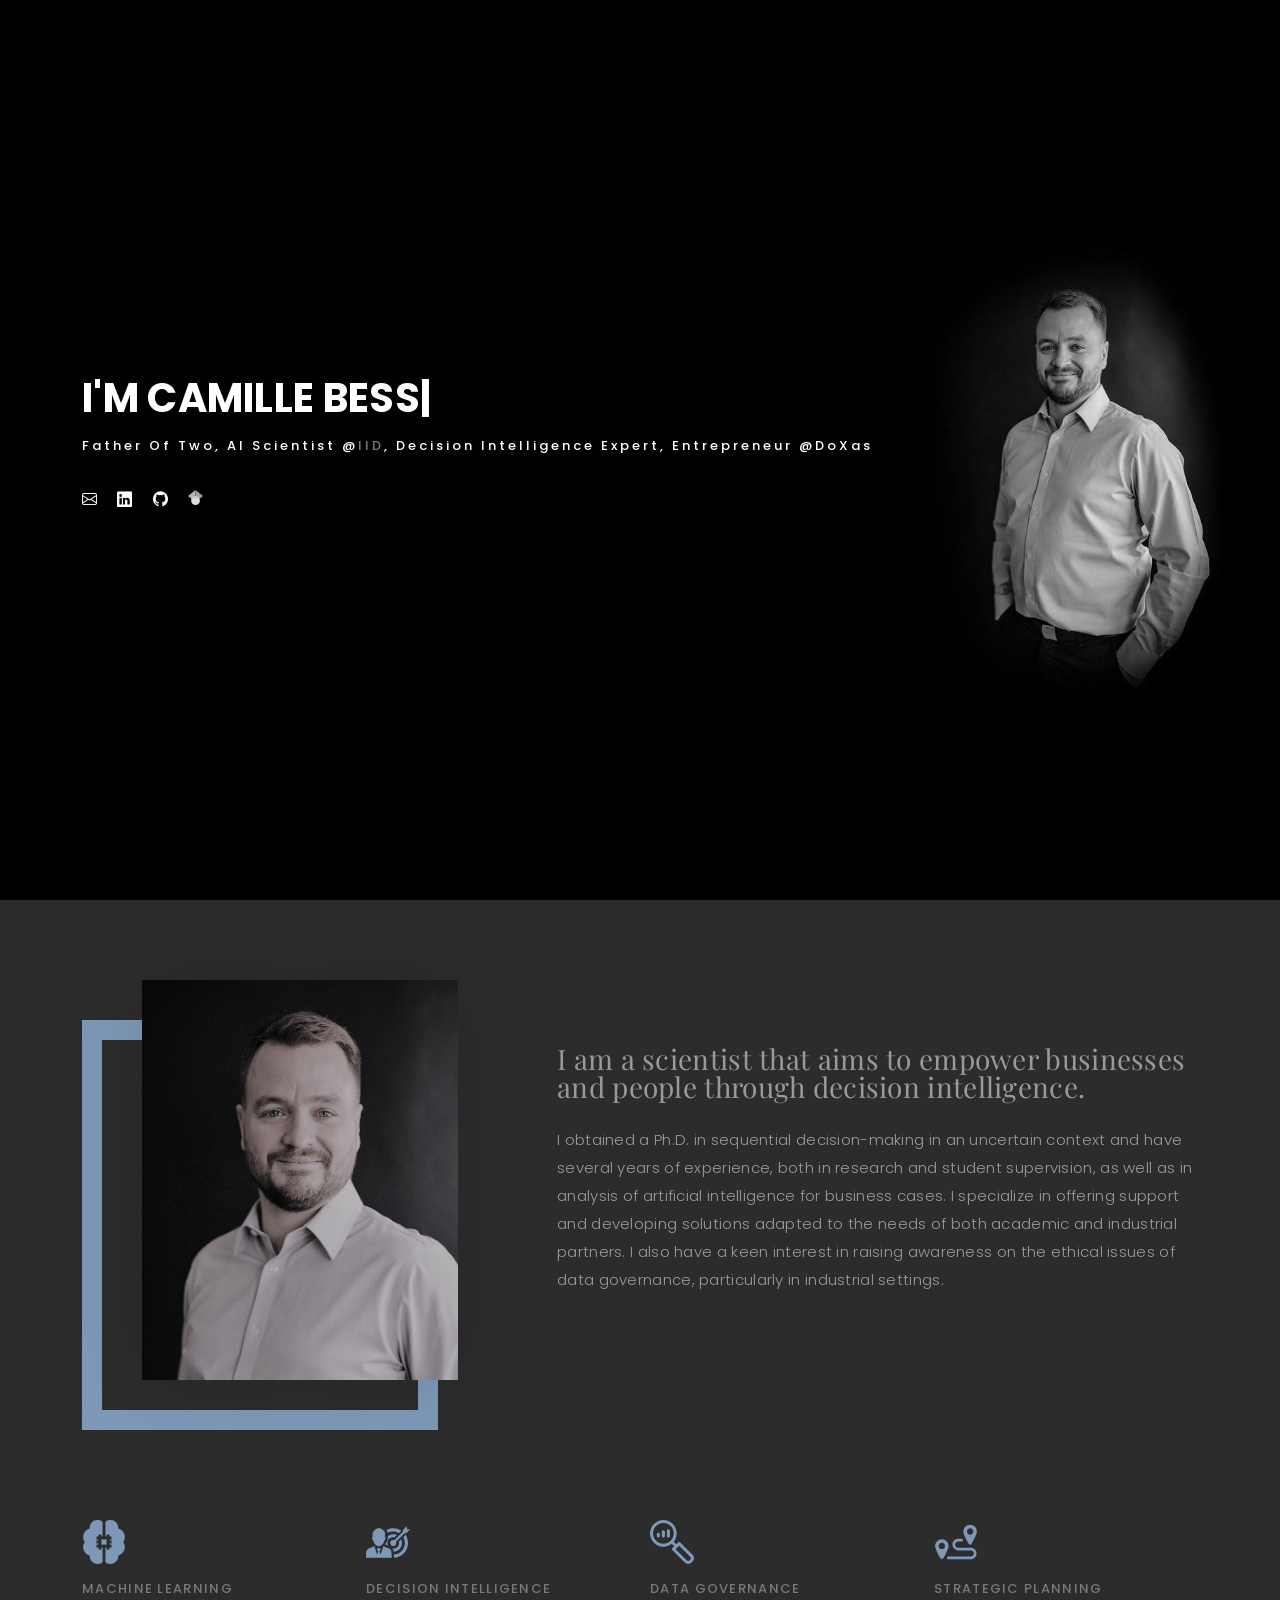
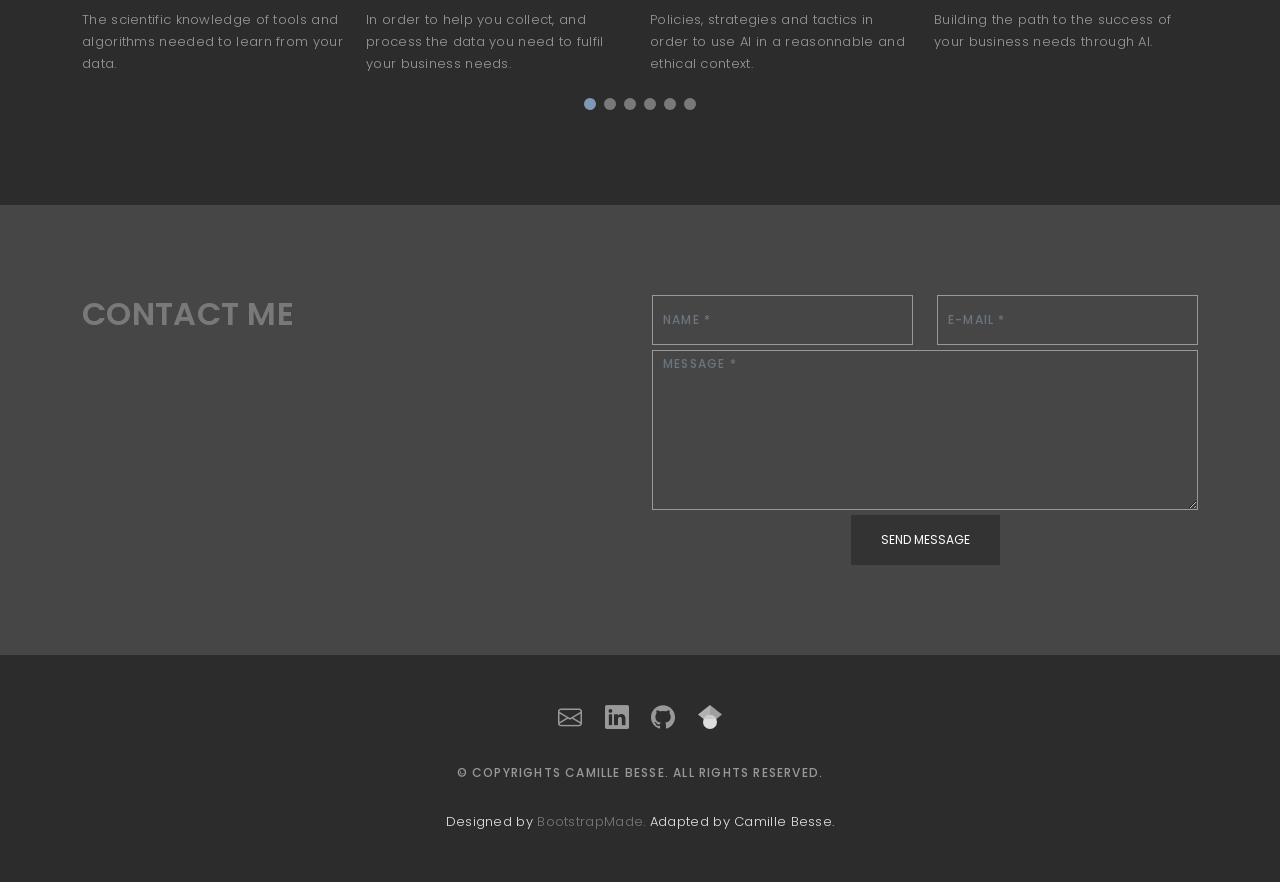
==== index.html @ 33492d1b "update profil" ====
<!DOCTYPE html>
<html lang="en">

<head>
  <meta charset="utf-8">
  <meta content="width=device-width, initial-scale=1.0" name="viewport">

  <link rel="icon" type="image/png" href="assets/img/bluestar.png" />
  <title>Camille Besse</title>
  <meta name="description" content="Camille Besse is a PhD in artifical intelligence, a research professional at Laval University - Institute of Intelligence and Data and a programming teacher from Quebec City." />
  <meta content="AI data scientist decision intelligence artificial Laval university PhD business problems smartyfai governance ethics" name="keywords">

  <!-- Favicons -->
  <link href="assets/img/favicon.png" rel="icon">
  <link href="assets/img/apple-touch-icon.png" rel="apple-touch-icon">

  <!-- Google Fonts -->
  <link href="https://fonts.googleapis.com/css?family=Poppins:300,300i,400,400i,500,500i,600,600i,700,700i|Playfair+Display:400,400i,500,500i,600,600i,700,700i,900,900i" rel="stylesheet">

  <!-- Vendor CSS Files -->
  <link href="assets/vendor/bootstrap/css/bootstrap.min.css" rel="stylesheet">
  <link href="assets/vendor/bootstrap-icons/bootstrap-icons.css" rel="stylesheet">
  <link href="assets/vendor/boxicons/css/boxicons.min.css" rel="stylesheet">
  <link href="assets/vendor/glightbox/css/glightbox.min.css" rel="stylesheet">
  <link href="assets/vendor/swiper/swiper-bundle.min.css" rel="stylesheet">

  <!-- Template Main CSS File -->
  <link href="assets/css/style.css" rel="stylesheet">


  <script language = "JavaScript">
    function showMail(id)
    {
     var user = "besse";
     var domain = "cbesse.net";
     var mail = user + "@" + domain;
     var ref = "mailto:"+mail;
    
           document.getElementById(id).href=ref;
    }
    function hideMail(id)
    {
           document.getElementById(id).href="#";
    }
    </script>
  <!-- =======================================================
  * Template Name: Folio - v4.2.0
  * Template URL: https://bootstrapmade.com/folio-bootstrap-portfolio-template/
  * Author: BootstrapMade.com
  * License: https://bootstrapmade.com/license/
  ======================================================== -->
</head>

<body>

  <!-- ======= Header ======= -->
  <header id="header" class="fixed-top ">
    <div class="container d-flex align-items-center justify-content-between">

      <a href="index.html" class="logo"><img src="assets/img/logo.png" alt="" class="img-fluid"></a>
      <!-- Uncomment below if you prefer to use an text logo -->
      <!-- <h1 class="logo"><a href="index.html">Folio</a></h1> -->

      <nav id="navbar" class="navbar">
        <ul>
          <li><a class="nav-link scrollto active" href="#hero">Home</a></li>
          <li><a class="nav-link scrollto" href="#about">About</a></li>
          <li><a class="nav-link scrollto" href="#contact">Contact</a></li>
        </ul>
        <i class="bi bi-list mobile-nav-toggle"></i>
      </nav><!-- .navbar -->

    </div>
  </header><!-- End Header -->

  <!-- ======= Hero Section ======= -->
  <div id="hero" class="home">

    <div class="container">
      <div class="hero-content">
        <h1>I'm <span class="typed" data-typed-items="Camille Besse, Father of two, AI Scientist @ IID, Entrepreneur @ DoXas"></span></h1>
        <p>Father of two, AI Scientist @<a href="https://iid.ulaval.ca">IID</a>, Decision Intelligence Expert, Entrepreneur @<a hrf="https://doxas.net">DoXas</a>


        <ul class="list-unstyled list-social">
          <li >
            <a href="#" id="adresse" onmouseover="showMail('adresse')" onmouseout="hideMail('adresse')">
              <i class="bi bi-envelope"></i>
            </a>
          </li>
          <li >
            <a href="https://www.linkedin.com/in/camillebesse/">
              <i class="bi bi-linkedin"></i>
            </a>
          </li>
          <li >
            <a href="https://github.com/K-miy">
              <i class="bi bi-github"></i>
            </a>
          </li>
          <li >
            <a href="https://scholar.google.ca/citations?user=k6v8L0MAAAAJ">
              <i class="bi bi-scholar"></i>
            </a>
          </li>              
        </ul>
      </div>
    </div>
  </div><!-- End Hero -->

  <main id="main">

    <!-- ======= About Section ======= -->
    <div id="about" class="paddsection">
      <div class="container">
        <div class="row justify-content-between">

          <div class="col-lg-4 ">
            <div class="div-img-bg">
              <div class="about-img">
                <img src="assets/img/me.jpg" class="img-responsive" alt="me">
              </div>
            </div>
          </div>

          <div class="col-lg-7">
            <div class="about-descr">

              <p class="p-heading">I am a scientist that aims to empower businesses and people through decision intelligence.</p>
              <p class="align-justify">I obtained a Ph.D. in sequential decision-making in an uncertain context and have several years of experience, both in research and student supervision, as well as in analysis of artificial intelligence for business cases. I specialize in offering support and developing solutions adapted to the needs of both academic and industrial partners. I also have a keen interest in raising awareness on the ethical issues of data governance, particularly in industrial settings.</p>

            </div>

          </div>
        </div>
      </div>
    </div><!-- End About Section -->

    <!-- ======= Services Section ======= -->
    <div id="services">
      <div class="container">

        <div class="services-slider swiper-container" data-aos="fade-up" data-aos-delay="100">
          <div class="swiper-wrapper">

            <div class="swiper-slide">
              <div class="services-block">
                <i class="bi bi-ai"></i>
                <span>Machine Learning</span>
                <p class="separator">The scientific knowledge of tools and algorithms needed to learn from your data.</p>
              </div>
            </div><!-- End testimonial item -->

            <div class="swiper-slide">
              <div class="services-block">
                <i class="bi bi-business"></i>
                <span>Decision Intelligence</span>
                <p class="separator">In order to help you collect, and process the data you need to fulfil your business needs.</p>
              </div>
            </div><!-- End testimonial item -->

            <div class="swiper-slide">
              <div class="services-block">
                <i class="bi bi-analysis"></i>
                <span>Data Governance</span>
                <p class="separator">Policies, strategies and tactics in order to use AI in a reasonnable and ethical context.</p>
              </div>
            </div><!-- End testimonial item -->

            <div class="swiper-slide">
              <div class="services-block">
                <i class="bi bi-roadmap"></i>
                <span>Strategic Planning</span>
                <p class="separator">Building the path to the success of your business needs through AI.</p>
              </div>
            </div><!-- End testimonial item -->

            <div class="swiper-slide">
              <div class="services-block">
                <i class="bi bi-stats"></i>
                <span>Analytics</span>
                <p class="separator">Extracting the knowledge and the value from your data.</p>
              </div>
            </div><!-- End testimonial item -->

            <div class="swiper-slide">
              <div class="services-block">
                <i class="bi bi-support"></i>
                <span>Support</span>
                <p class="separator">The  coaching and training needed to ensure the perennity of your AI projects.</p>
              </div>
            </div><!-- End testimonial item -->

          </div>
          <div class="swiper-pagination"></div>
        </div>

      </div>

    </div><!-- End Services Section -->

    <!-- ======= Contact Section ======= -->
    <div id="contact" class="paddsection">
      <div class="container">
        <div class="contact-block1">
          <div class="row">

            <div class="col-lg-6">
              <div class="contact-contact">

                <h2 class="mb-30">CONTACT ME</h2>

              </div>
            </div>

            <div class="col-lg-6">
              <form id="contactForm" class="needs-validation" name="sentMessage" novalidate="novalidate" action="https://formspree.io/xjvjyjgg" method="POST">
                
                <div class="row gy-3">
                  <div class="col-lg-6">
                    <div class="form-group">
                      <input class="form-control" id="name" name="name" type="text" placeholder="Name *" required="required">
                      <p class="alert alert-danger help-block text-danger invalid-feedback">Please write your name.</p>
                    </div>
                  </div>
                  <div class="col-lg-6">
                    <div class="form-group">
                      <input class="form-control" id="email" name="_replyto" type="email" placeholder="e-mail *" required="required">
                      <p class="alert alert-danger help-block text-danger invalid-feedback">Please right an e-mail.</p>
                    </div>
                  </div>
                </div>
                
                <div class="row">
                  <div class="col-lg-12">
                    <div class="form-group">
                      <textarea class="form-control" id="message" name="message" placeholder="message *" required="required"></textarea>
                      <p class="alert alert-danger help-block text-danger invalid-feedback">Please write a message.</p>
                    </div>
                  </div>
                </div>

                <div class="col-lg-12 text-center">
                  <div id="success">
                    <div class="alert alert-success d-none">
                      <button type="button" class="close" data-dismiss="alert" aria-hidden="true">×</button>
                      <strong>Your message have been sent. Thank you !</strong>
                    </div>
                    <div class="alert alert-danger d-none">
                      <button type="button" class="close" data-dismiss="alert" aria-hidden="true">×</button>
                      <strong>Sorry, no response from the server at this time. Please try again a bit later, or write directly to the e-mail below.</strong>
                    </div>
                  </div>
                </div>
                  
                <div class ="mt-0 text-center">
                    <button class="btn btn-default btn-send" id="sendMessageButton" type="submit">Send message</button>
                </div>
              </form>
            </div>
          </div>
        </div>
      </div>
    </div><!-- End Contact Section -->

  </main><!-- End #main -->

  <!-- ======= Footer ======= -->
  <div id="footer" class="text-center">
    <div class="container">
      <div class="socials-media text-center">

        <ul class="list-unstyled">
          <li >
            <a href="#" id="adresse2" onmouseover="showMail('adresse2')" onmouseout="hideMail('adresse2')">
              <i class="bi bi-envelope"></i>
            </a>
          </li>
          <li >
            <a href="https://www.linkedin.com/in/camillebesse/">
              <i class="bi bi-linkedin"></i>
            </a>
          </li>
          <li >
            <a href="https://github.com/K-miy">
              <i class="bi bi-github"></i>
            </a>
          </li>
          <li >
            <a href="https://scholar.google.ca/citations?user=k6v8L0MAAAAJ">
              <i class="bi bi-scholar"></i>
            </a>
          </li>      
        </ul>

      </div>

      <p>&copy; Copyrights Camille Besse. All rights reserved.</p>

      <div class="credits">
        <!--
        All the links in the footer should remain intact.
        You can delete the links only if you purchased the pro version.
        Licensing information: https://bootstrapmade.com/license/
        Purchase the pro version with working PHP/AJAX contact form: https://bootstrapmade.com/buy/?theme=Folio
      -->
        Designed by <a href="https://bootstrapmade.com/">BootstrapMade.</a> Adapted by Camille Besse.
      </div>

    </div>
  </div><!-- End Footer -->

  <a href="#" class="back-to-top d-flex align-items-center justify-content-center"><i class="bi bi-arrow-up-short"></i></a>

  <!-- Vendor JS Files -->
  <script src="assets/vendor/bootstrap/js/bootstrap.bundle.min.js"></script>
  <script src="assets/vendor/glightbox/js/glightbox.min.js"></script>
  <script src="assets/vendor/isotope-layout/isotope.pkgd.min.js"></script>
  <script src="assets/vendor/php-email-form/validate.js"></script>
  <script src="assets/vendor/swiper/swiper-bundle.min.js"></script>
  <script src="assets/vendor/typed.js/typed.min.js"></script>

  <!-- Template Main JS File -->
  <script src="assets/js/main.js"></script>

</body>

</html>
---- assets/css/style.css ----
/**
* Template Name: Folio - v4.2.0
* Template URL: https://bootstrapmade.com/folio-bootstrap-portfolio-template/
* Author: BootstrapMade.com
* License: https://bootstrapmade.com/license/
*/

/*--------------------------------------------------------------
# General
--------------------------------------------------------------*/
body {
  background: #464646;
  color: #e4e4e4;
  font-family: 'Poppins', helvetica;
  font-size: 15px;
  font-weight: 300;
  line-height: 20px;
  letter-spacing: 0.02em;
  overflow-x: hidden;
  margin: 0 auto;
  padding: 0;
  box-sizing: border-box;
}

h1, h2, h3, h4, h5, h6 {
  margin: 0;
}

h2 {
  color: #797979;
  font-weight: 600;
}

h4 {
  color: #797979;
  font-size: 14px;
  font-weight: 600;
}

a {
  color: #797979;
  text-decoration: none !important;
  transition: all 0.5s ease-in-out 0s;
}

a:hover {
  transition: all 0.5s ease-in-out 0s;
}

p {
  margin: 25px 0;
  padding: 0;
  font-size: 15px;
  color: #999999;
  line-height: 28px;
}

::-moz-selection {
  background: #7e99b8;
  color: #fff;
}

::selection {
  background: #7e99b8;
  color: #fff;
}

.btn {
  background: #333;
  border: medium none;
  border-radius: 0;
  color: #fff;
  font-size: 12px;
  height: 50px;
  line-height: 50px;
  padding: 0 30px;
  text-transform: uppercase;
}

.btn:hover, .btn:focus {
  color: #fff;
}

.padDiv {
  padding: 30px 20px;
}

.section-title {
  margin-bottom: 70px;
}

.section-title h2 {
  font-size: 25px;
  letter-spacing: 2px;
  text-transform: uppercase;
}

.form-control {
  background-color: transparent;
  border: 1px solid #999;
  border-radius: 0;
  color: #999999;
  font-size: 12px;
  font-weight: 500;
  height: 50px;
  letter-spacing: 0.1em;
  padding-left: 10px;
  margin: 0 0 25px 0;
  line-height: 14px;
  text-transform: uppercase;
}

.form-control:focus {
  box-shadow: none;
  outline: 0 none;
}

.paddsection {
  padding-top: 90px;
  padding-bottom: 90px;
}

.paddsections {
  padding-top: 90px;
  padding-bottom: 90px !important;
}

.hvr-shutter-in-horizontal::before {
  background: #333;
}

.hvr-shutter-in-horizontal:hover {
  background: #7e99b8;
}

.mb-30 {
  margin-bottom: 30px;
}

.main-content {
  padding-top: 140px;
}

/*--------------------------------------------------------------
# Back to top button
--------------------------------------------------------------*/
.back-to-top {
  position: fixed;
  visibility: hidden;
  opacity: 0;
  right: 15px;
  bottom: 15px;
  z-index: 996;
  background: #7e99b8;
  width: 40px;
  height: 40px;
  border-radius: 4px;
  transition: all 0.4s;
}

.back-to-top i {
  font-size: 28px;
  color: #fff;
  line-height: 0;
}

.back-to-top:hover {
  background: #c6b398;
  color: #fff;
}

.back-to-top.active {
  visibility: visible;
  opacity: 1;
}

/*--------------------------------------------------------------
# Header
--------------------------------------------------------------*/
#header {
  transition: all 0.5s;
  z-index: 997;
  padding: 15px 0;
  background-color: #333;
  top: -100%;
  box-shadow: 0px 2px 25px rgba(0, 0, 0, 0.08);
}

#header.header-scrolled, #header.header-inner-pages {
  top: 0;
}

#header .logo {
  font-size: 30px;
  margin: 0;
  padding: 0;
  line-height: 1;
  font-weight: 600;
  letter-spacing: 1px;
  font-family: "Playfair Display", sans-serif;
  font-style: italic;
}

#header .logo a {
  color: #898989;
}

#header .logo img {
  max-height: 40px;
}

@media (max-width: 992px) {
  #header {
    border: 0;
  }
}

/*--------------------------------------------------------------
# Navigation Menu
--------------------------------------------------------------*/
/**
* Desktop Navigation 
*/
.navbar {
  padding: 0;
}

.navbar ul {
  margin: 0;
  padding: 0;
  display: flex;
  list-style: none;
  align-items: center;
}

.navbar li {
  position: relative;
}

.navbar a {
  display: flex;
  align-items: center;
  justify-content: space-between;
  padding: 10px 0 10px 30px;
  font-family: "Poppins", sans-serif;
  font-size: 14px;
  font-weight: 500;
  color: #7e7d7d;
  white-space: nowrap;
  transition: 0.3s;
}

.navbar a i {
  font-size: 12px;
  line-height: 0;
  margin-left: 5px;
}

.navbar a:hover, .navbar .active, .navbar li:hover > a {
  color: #7e99b8;
}

.navbar .dropdown ul {
  display: block;
  position: absolute;
  left: 30px;
  top: calc(100% + 30px);
  margin: 0;
  padding: 10px 0;
  z-index: 99;
  opacity: 0;
  visibility: hidden;
  background: #333;
  box-shadow: 0px 0px 30px rgba(127, 137, 161, 0.25);
  transition: 0.3s;
}

.navbar .dropdown ul li {
  min-width: 200px;
}

.navbar .dropdown ul a {
  padding: 10px 20px;
  font-weight: 400;
}

.navbar .dropdown ul a i {
  font-size: 12px;
}

.navbar .dropdown ul a:hover, .navbar .dropdown ul .active:hover, .navbar .dropdown ul li:hover > a {
  color: #7e99b8;
}

.navbar .dropdown:hover > ul {
  opacity: 1;
  top: 100%;
  visibility: visible;
}

.navbar .dropdown .dropdown ul {
  top: 0;
  left: calc(100% - 30px);
  visibility: hidden;
}

.navbar .dropdown .dropdown:hover > ul {
  opacity: 1;
  top: 0;
  left: 100%;
  visibility: visible;
}

@media (max-width: 1366px) {
  .navbar .dropdown .dropdown ul {
    left: -90%;
  }
  .navbar .dropdown .dropdown:hover > ul {
    left: -100%;
  }
}

/**
* Mobile Navigation 
*/
.mobile-nav-toggle {
  color: #4b4a4a;
  font-size: 28px;
  cursor: pointer;
  display: none;
  line-height: 0;
  transition: 0.5s;
}

.mobile-nav-toggle.bi-x {
  color: #fff;
}

@media (max-width: 991px) {
  .mobile-nav-toggle {
    display: block;
  }
  .navbar ul {
    display: none;
  }
}

.navbar-mobile {
  position: fixed;
  overflow: hidden;
  top: 0;
  right: 0;
  left: 0;
  bottom: 0;
  background: rgba(49, 49, 49, 0.9);
  transition: 0.3s;
}

.navbar-mobile .mobile-nav-toggle {
  position: absolute;
  top: 15px;
  right: 15px;
}

.navbar-mobile ul {
  display: block;
  position: absolute;
  top: 55px;
  right: 15px;
  bottom: 15px;
  left: 15px;
  padding: 10px 0;
  border-radius: 10px;
  background-color: #fff;
  overflow-y: auto;
  transition: 0.3s;
}

.navbar-mobile a {
  padding: 10px 20px;
  font-size: 15px;
  color: #4b4a4a;
}

.navbar-mobile a:hover, .navbar-mobile .active, .navbar-mobile li:hover > a {
  color: #7e99b8;
}

.navbar-mobile .getstarted {
  margin: 15px;
}

.navbar-mobile .dropdown ul {
  position: static;
  display: none;
  margin: 10px 20px;
  padding: 10px 0;
  z-index: 99;
  opacity: 1;
  visibility: visible;
  background: #fff;
  box-shadow: 0px 0px 30px rgba(127, 137, 161, 0.25);
}

.navbar-mobile .dropdown ul li {
  min-width: 200px;
}

.navbar-mobile .dropdown ul a {
  padding: 10px 20px;
}

.navbar-mobile .dropdown ul a i {
  font-size: 12px;
}

.navbar-mobile .dropdown ul a:hover, .navbar-mobile .dropdown ul .active:hover, .navbar-mobile .dropdown ul li:hover > a {
  color: #7e99b8;
}

.navbar-mobile .dropdown > .dropdown-active {
  display: block;
}

/*--------------------------------------------------------------
# Hero
--------------------------------------------------------------*/
#hero {
  background: url("../img/home-bg.jpg") repeat scroll center center/cover;
  height: 100vh;
  width: 100%;
}

#hero .hero-content {
  height: 100vh;
  text-align: left;
  width: 100%;
  display: flex;
  justify-content: center;
  flex-direction: column;
}

.hero-content h1 {
  font-size: 40px;
  font-weight: 700;
  margin-bottom: 10px;
  text-transform: uppercase;
  color: #fff;
}

.hero-content p {
  font-size: 13px;
  letter-spacing: 3px;
  margin-top: 0;
  margin-bottom: 30px;
  text-transform: capitalize;
  color: #fff;
  font-weight: 500;
}

.hero-content .list-social li {
  float: left;
  margin-right: 20px;
}

.hero-content .list-social li i {
  color: #fff;
  font-size: 15px;
}

/*--------------------------------------------------------------
# Breadcrumbs
--------------------------------------------------------------*/
.breadcrumbs {
  padding: 120px 0 0 0;
  background-color: #333;
  min-height: 40px;
}

@media (max-width: 992px) {
  .breadcrumbs {
    padding-top: 100px;
  }
}

.breadcrumbs h2 {
  font-size: 24px;
  font-weight: 300;
  margin: 0;
}

@media (max-width: 992px) {
  .breadcrumbs h2 {
    margin: 0 0 10px 0;
  }
}

.breadcrumbs ol {
  display: flex;
  flex-wrap: wrap;
  list-style: none;
  padding: 0;
  margin: 0;
  font-size: 14px;
}

.breadcrumbs ol li + li {
  padding-left: 10px;
}

.breadcrumbs ol li + li::before {
  display: inline-block;
  padding-right: 10px;
  color: #6c757d;
  content: "/";
}

@media (max-width: 768px) {
  .breadcrumbs .d-flex {
    display: block !important;
  }
  .breadcrumbs ol {
    display: block;
  }
  .breadcrumbs ol li {
    display: inline-block;
  }
}

/*-----------------------------------------------------------------------------------*/
/*  About
/*-----------------------------------------------------------------------------------*/
#about {
  width: 100%;
  height: auto;
  background: #2c2c2c;
  padding-top: 120px;
}

#about .div-img-bg {
  padding-bottom: 30px;
  border: 20px solid #7e99b8;
}

#about .div-img-bg .about-img img {
  width: 100%;
  box-shadow: 0px 0px 85px 0px rgba(0, 0, 0, 0.14);
  margin-top: -60px;
  margin-left: 40px;
  height: 400px;
  -o-object-fit: cover;
  object-fit: cover;
}

#about .about-descr .p-heading {
  font-family: 'Playfair Display', serif;
  font-size: 28px;
  text-align: left;
}

#about .about-descr .separator {
  max-width: 80%;
  margin-bottom: 0;
  text-align: left;
}

/*--------------------------------------------------------------
# Services
--------------------------------------------------------------*/
#services {
  background: #2c2c2c;
  position: relative;
  padding-bottom: 80px;
}

.services-block span {
  margin: 10px 0;
  position: relative;
  font-size: 13px;
  color: #797979;
  letter-spacing: 0.1em;
  font-weight: 500;
  text-transform: uppercase;
  display: block;
}

.services-block .separator {
  margin: 0;
  font-size: 13px;
  line-height: 22px;
}

.services-block i {
  font-size: 44px;
  color: #7e99b8;
  line-height: 44px;
}

.services-slider .swiper-pagination {
  margin-top: 30px;
  position: relative;
}

.services-slider .swiper-pagination .swiper-pagination-bullet {
  width: 12px;
  height: 12px;
  background-color: #797979;
  opacity: 1;
}

.services-slider .swiper-pagination .swiper-pagination-bullet-active {
  background-color: #7e99b8;
}

/*--------------------------------------------------------------
# Portfolio
--------------------------------------------------------------*/
#portfolio {
  position: relative;
  padding-bottom: 50px;
}

#portfolio #portfolio-flters {
  padding: 0;
  margin: 0 auto 35px auto;
  list-style: none;
  text-align: center;
  border-radius: 50px;
  padding: 2px 15px;
}

#portfolio #portfolio-flters li {
  cursor: pointer;
  display: inline-block;
  padding: 10px 15px 8px 15px;
  font-size: 14px;
  font-weight: 600;
  line-height: 1;
  text-transform: uppercase;
  color: #999999;
  margin-bottom: 5px;
  transition: all 0.3s ease-in-out;
}

#portfolio #portfolio-flters li:hover, #portfolio #portfolio-flters li.filter-active {
  color: #7e99b8;
}

#portfolio #portfolio-flters li:last-child {
  margin-right: 0;
}

#portfolio .portfolio-item {
  margin-bottom: 30px;
}

#portfolio .portfolio-item .portfolio-info {
  opacity: 0;
  position: absolute;
  left: 30px;
  right: 30px;
  bottom: 0;
  z-index: 3;
  transition: all ease-in-out 0.3s;
  background: rgba(255, 255, 255, 0.9);
  padding: 15px;
}

#portfolio .portfolio-item .portfolio-info h4 {
  font-size: 18px;
  color: #666;
  font-weight: 600;
  margin-bottom: 10px;
}

#portfolio .portfolio-item .portfolio-info p {
  color: #999;
  font-size: 14px;
  margin: 0;
  padding: 0;
}

#portfolio .portfolio-item .portfolio-info .preview-link, #portfolio .portfolio-item .portfolio-info .details-link {
  position: absolute;
  right: 40px;
  font-size: 24px;
  top: calc(50% - 18px);
  color: #7e99b8;
}

#portfolio .portfolio-item .portfolio-info .preview-link:hover, #portfolio .portfolio-item .portfolio-info .details-link:hover {
  color: #cab89f;
}

#portfolio .portfolio-item .portfolio-info .details-link {
  right: 10px;
}

#portfolio .portfolio-item:hover .portfolio-info {
  opacity: 1;
  bottom: 20px;
}

/*--------------------------------------------------------------
# Portfolio Details
--------------------------------------------------------------*/
.portfolio-details {
  padding-top: 40px;
}

.portfolio-details .portfolio-details-slider img {
  width: 100%;
}

.portfolio-details .portfolio-details-slider .swiper-pagination {
  margin-top: 20px;
  position: relative;
}

.portfolio-details .portfolio-details-slider .swiper-pagination .swiper-pagination-bullet {
  width: 12px;
  height: 12px;
  background-color: #fff;
  opacity: 1;
  border: 1px solid #7e99b8;
}

.portfolio-details .portfolio-details-slider .swiper-pagination .swiper-pagination-bullet-active {
  background-color: #7e99b8;
}

.portfolio-details .portfolio-info {
  padding: 30px;
  box-shadow: 0px 0 30px rgba(75, 74, 74, 0.08);
}

.portfolio-details .portfolio-info h3 {
  font-size: 22px;
  font-weight: 700;
  margin-bottom: 20px;
  padding-bottom: 20px;
  border-bottom: 1px solid #eee;
}

.portfolio-details .portfolio-info ul {
  list-style: none;
  padding: 0;
  font-size: 15px;
}

.portfolio-details .portfolio-info ul li + li {
  margin-top: 10px;
}

.portfolio-details .portfolio-description {
  padding-top: 30px;
}

.portfolio-details .portfolio-description h2 {
  font-size: 26px;
  font-weight: 700;
  margin-bottom: 20px;
}

.portfolio-details .portfolio-description p {
  padding: 0;
}

/*--------------------------------------------------------------
# Journal
--------------------------------------------------------------*/
#journal, #journal-blog {
  height: auto;
  width: 100%;
  background: #2c2c2c;
  padding-bottom: 60px;
  position: relative;
}

#journal-blog {
  background: #fff;
  padding-bottom: 30px;
}

#journal .journal-block {
  display: inline-block;
  height: auto;
  width: 100%;
}

#journal .journal-block .journal-info {
  position: relative;
}

.journal-block .journal-info img {
  max-width: 100%;
}

.journal-block .journal-info .journal-txt {
  padding: 25px 0px;
  position: relative;
}

.journal-block .journal-info .journal-txt h4 a {
  display: block;
  font-size: 19px;
  line-height: 24px;
  margin: 0 0 13px 0;
  font-weight: 500;
  color: #797979;
  transition: all 0.5s ease-in-out 0s;
}

.journal-block .journal-info .journal-txt h4 a:hover {
  color: #7e99b8;
  transition: all 0.5s ease-in-out 0s;
}

.journal-block .journal-info .journal-txt p {
  margin: 0;
  font-size: 14px;
  line-height: 24px;
}

/*--------------------------------------------------------------
# Journal
--------------------------------------------------------------*/
#contact {
  height: auto;
  width: 100%;
}

.contact-details {
  list-style: none;
  margin: 0;
  padding: 0;
}

.contact-details li {
  padding-bottom: 10px;
}

#contact input, #contact textarea {
  width: 100%;
  margin-bottom: 5px;
}

#contact textarea {
  min-height: 160px;
}

.php-email-form .error-message {
  display: none;
  color: #fff;
  background: #ed3c0d;
  text-align: left;
  padding: 15px;
  margin-bottom: 15px;
  font-weight: 600;
}

.php-email-form .error-message br + br {
  margin-top: 25px;
}

.php-email-form .sent-message {
  display: none;
  color: #fff;
  background: #18d26e;
  text-align: center;
  padding: 15px;
  font-weight: 600;
  margin-bottom: 15px;
}

.php-email-form .loading {
  display: none;
  background: #fff;
  text-align: center;
  padding: 15px;
  margin-bottom: 15px;
}

.php-email-form .loading:before {
  content: "";
  display: inline-block;
  border-radius: 50%;
  width: 24px;
  height: 24px;
  margin: 0 10px -6px 0;
  border: 3px solid #18d26e;
  border-top-color: #eee;
  -webkit-animation: animate-loading 1s linear infinite;
  animation: animate-loading 1s linear infinite;
}

@-webkit-keyframes animate-loading {
  0% {
    transform: rotate(0deg);
  }
  100% {
    transform: rotate(360deg);
  }
}

@keyframes animate-loading {
  0% {
    transform: rotate(0deg);
  }
  100% {
    transform: rotate(360deg);
  }
}

/*--------------------------------------------------------------
# Blog
--------------------------------------------------------------*/
/*  Navbar fixd page */
.subpage-nav {
  display: block !important;
}

/*-----------------------------------------------------------------------------------*/
/*  /* Single page */
/*-----------------------------------------------------------------------------------*/
#journal-blog {
  padding-top: 140px;
}

/* main content */
.main-content {
  background: #2c2c2c;
}

.main-content .container-main {
  display: inline-block;
  width: 100%;
}

.main-content .container-main .block-main {
  margin-bottom: 30px;
  overflow: hidden;
}

.container-main .block-main .content-main {
  background: #fff none repeat scroll 0 0;
  display: inline-block;
  width: 100%;
}

.journal-txt h4 a {
  display: block;
  font-size: 19px;
  line-height: 24px;
  margin: 0 0 13px 0;
  font-weight: 500;
  color: #797979;
  transition: all 0.5s ease-in-out 0s;
}

.journal-txt h4 a:hover {
  color: #7e99b8;
  transition: all 0.5s ease-in-out 0s;
}

.post-meta ul li {
  font-size: 12px;
  font-weight: normal;
  margin-left: 8px;
  margin-right: 8px;
  text-transform: capitalize;
  display: inline-block;
  float: none;
}

.content-main .post-meta a {
  color: #a2a2a2;
  margin-left: 5px;
}

/* Commonts */
.comments {
  background: #fff;
}

.entry-comments h6 {
  margin-right: 10px;
  font-size: 13px;
  letter-spacing: 0.1em;
  font-weight: 500;
}

.entry-comments-item {
  margin-top: 40px;
  padding-bottom: 40px;
  border-bottom: 1px solid #f2f2f2;
}

.entry-comments-avatar {
  position: absolute;
  display: block;
  border-radius: 50%;
  width: 60px;
  height: 60px;
}

.entry-comments-body {
  padding-left: 86px;
}

.entry-comments-author {
  margin-right: 10px;
  font-size: 13px;
  color: #797979;
  letter-spacing: 0.1em;
  font-weight: 500;
}

.rep {
  font-size: 13px;
  color: #797979;
  letter-spacing: 0.1em;
  font-weight: 500;
  text-transform: capitalize;
}

.entry-comments span a {
  font-size: 13px;
  color: #999;
}

.entry-comments-reply {
  padding-left: 10%;
}

/* Commonts form */
.cmt {
  background: #fff;
}

blockquote {
  padding: 40px;
  background-color: #f2f2f2;
  margin: 30px 0;
  border: none;
  border-left: 4px solid #7e99b8;
}

/*--------------------------------------------------------------
# Footer
--------------------------------------------------------------*/
#footer {
  background: #2c2c2c;
  padding-top: 50px;
  padding-bottom: 50px;
}

#footer .socials-media {
  width: 100%;
}

#footer .socials-media ul {
  display: inline-block;
  float: none;
  margin: 0 0 20px 0;
}

#footer .socials-media ul li {
  float: left;
  margin-left: 10px;
  margin-right: 10px;
}

#footer .socials-media ul li a {
  font-size: 24px;
  color: #999;
  letter-spacing: 0.1em;
  font-weight: 500;
  background: transparent;
  text-transform: uppercase;
  transition: all 0.5s ease-in-out 0s;
}

#footer .socials-media ul li a:hover {
  color: #7e99b8;
  transition: all 0.5s ease-in-out 0s;
}

#footer p {
  font-size: 12px;
  letter-spacing: 0.1em;
  font-weight: 500;
  margin-top: 0;
  text-transform: uppercase;
}

.credits {
  font-size: 13px;
}

/** Width between 1200x to 0
 *  ~~~~~~~~~~~~~~~~~~~~~~~~~~~~~~~~~~~~
 */
/** Width between 992px to 1199px
 *  ~~~~~~~~~~~~~~~~~~~~~~~~~~~~~~~~~~~~
 */
/** Width between 768px to 991px
 *  ~~~~~~~~~~~~~~~~~~~~~~~~~~~~~~~~~~~~
 */
@media (min-width: 768px) and (max-width: 991px) {
  /* Navbar */
  nav {
    padding: 10px 15px;
  }
  .nav-menu {
    margin-top: 40px;
    display: none;
    float: none;
    width: 100%;
  }
  .nav-menu li {
    float: none;
    width: 100%;
    text-align: center;
    border-top: 1px solid #2c2c2c;
    line-height: 45px;
    margin-left: 0;
    padding-top: 10px;
    padding-bottom: 10px;
  }
  .responsive {
    float: right;
    padding-top: 15px;
    display: block;
  }
  /* About */
  .head-info .header-content .cmaster h1 {
    font-size: 32px;
  }
  #about .div-img-bg {
    padding: 0;
  }
  #about .div-img-bg .about-img img {
    margin-top: 0%;
    margin-left: calc(0% - 0px);
  }
  #about .about-descr .p-heading {
    font-size: 20px;
  }
  #about .about-descr .separator {
    max-width: 100%;
    margin-bottom: 0;
  }
  /* portfolio */
  #portfolio .portfolio-list .nav li {
    float: none;
    margin: 20px;
    display: inline-block;
  }
  /* journal */
  #journal .journal-block .journal-info {
    margin-bottom: 30px;
  }
  /* Contact */
  .contact-contact {
    margin-bottom: 30px;
  }
  /* Footer */
  #footer .socials-media ul li {
    margin-right: 0;
    margin-left: 0;
    float: none;
    display: inline-block;
  }
}

/** Width between 767px to 0
 *  ~~~~~~~~~~~~~~~~~~~~~~~~~~~~~~~~~~~~
 */
@media (max-width: 767px) {
  /* Navbar */
  nav {
    padding: 20px 15px;
  }
  .nav-menu {
    margin-top: 40px;
    display: none;
    float: none;
    width: 100%;
  }
  .nav-menu li {
    float: none;
    width: 100%;
    text-align: center;
    border-top: 1px solid #2c2c2c;
    line-height: 45px;
    margin-left: 0;
    padding-top: 10px;
    padding-bottom: 10px;
  }
  .responsive {
    float: right;
    padding-top: 15px;
    display: block;
  }
  /* About */
  .head-info .header-content h1 {
    font-size: 32px;
  }
  #about .div-img-bg {
    padding: 0;
  }
  #about .div-img-bg .about-img img {
    margin-top: 0%;
    margin-left: calc(0% - 0px);
  }
  #about .about-descr .p-heading {
    font-size: 20px;
  }
  #about .about-descr .separator {
    max-width: 100%;
    margin-bottom: 0;
  }
  /* portfolio */
  #portfolio .portfolio-list .nav li {
    float: none;
    margin: 20px;
    display: inline-block;
  }
  /* journal */
  #journal .journal-block .journal-info {
    margin-bottom: 30px;
  }
  /* Contact */
  .contact-contact {
    margin-bottom: 30px;
  }
  /* Footer */
  #footer .socials-media ul li {
    margin-right: 0;
    margin-left: 0;
    float: none;
    display: inline-block;
  }
}

/** Width between 600px to 0
 *  ~~~~~~~~~~~~~~~~~~~~~~~~~~~~~~~~~~~~
 */
@media (max-width: 600px) {
  /* Navbar */
  nav {
    padding: 20px 15px;
  }
  .nav-menu {
    margin-top: 40px;
    display: none;
    float: none;
    width: 100%;
  }
  .nav-menu li {
    float: none;
    width: 100%;
    text-align: center;
    border-top: 1px solid #2c2c2c;
    line-height: 45px;
    margin-left: 0;
    padding-top: 10px;
    padding-bottom: 10px;
  }
  .responsive {
    float: right;
    padding-top: 15px;
    display: block;
  }
  /* About */
  .head-info .header-content h1 {
    font-size: 32px;
  }
  #about .div-img-bg {
    padding: 0;
  }
  #about .div-img-bg .about-img img {
    margin-top: 0%;
    margin-left: calc(0% - 0px);
  }
  #about .about-descr .p-heading {
    font-size: 20px;
  }
  #about .about-descr .separator {
    max-width: 100%;
    margin-bottom: 0;
  }
  /* portfolio */
  #portfolio .portfolio-list .nav li {
    float: none;
    margin: 10px;
    display: inline-block;
  }
  /* journal */
  #journal .journal-block .journal-info {
    margin-bottom: 30px;
  }
  /* Contact */
  .contact-contact {
    margin-bottom: 30px;
  }
  /* Footer */
  #footer .socials-media ul li {
    margin-right: 0;
    margin-left: 0;
    float: none;
    display: inline-block;
  }
}

/** Width between 480px to 0
 *  ~~~~~~~~~~~~~~~~~~~~~~~~~~~~~~~~~~~~
 */
@media (max-width: 480px) {
  /* Navbar */
  nav {
    padding: 20px 15px;
  }
  .nav-menu {
    margin-top: 40px;
    display: none;
    float: none;
    width: 100%;
  }
  .nav-menu li {
    float: none;
    width: 100%;
    text-align: center;
    border-top: 1px solid #2c2c2c;
    line-height: 45px;
    margin-left: 0;
    padding-top: 10px;
    padding-bottom: 10px;
  }
  .responsive {
    float: right;
    padding-top: 15px;
    display: block;
  }
  /* About */
  .head-info .header-content h1 {
    font-size: 32px;
  }
  #about .div-img-bg {
    padding: 0;
  }
  #about .div-img-bg .about-img img {
    margin-top: 0%;
    margin-left: calc(0% - 0px);
  }
  #about .about-descr .p-heading {
    font-size: 20px;
  }
  #about .about-descr .separator {
    max-width: 100%;
    margin-bottom: 0;
  }
  /* portfolio */
  #portfolio .portfolio-list .nav li {
    float: none;
    margin: 20px;
  }
  /* journal */
  #journal .journal-block .journal-info {
    margin-bottom: 30px;
  }
  /* Contact */
  .contact-contact {
    margin-bottom: 30px;
  }
  /* Footer */
  #footer .socials-media ul li {
    margin-right: 0;
    margin-left: 0;
    float: none;
    display: inline-block;
  }
}

/** Width between 320px to 0
 *  ~~~~~~~~~~~~~~~~~~~~~~~~~~~~~~~~~~~~
 */
@media (max-width: 320px) {
  /* Navbar */
  nav {
    padding: 20px 15px;
  }
  .nav-menu {
    margin-top: 40px;
    display: none;
    float: none;
    width: 100%;
  }
  .nav-menu li {
    float: none;
    width: 100%;
    text-align: center;
    border-top: 1px solid #2c2c2c;
    line-height: 45px;
    margin-left: 0;
    padding-top: 10px;
    padding-bottom: 10px;
  }
  .responsive {
    float: right;
    padding-top: 15px;
    display: block;
  }
  /* About */
  .head-info .header-content h1 {
    font-size: 32px;
  }
  #about .div-img-bg {
    padding: 0;
  }
  #about .div-img-bg .about-img img {
    margin-top: 0%;
    margin-left: calc(0% - 0px);
  }
  #about .about-descr .p-heading {
    font-size: 20px;
  }
  #about .about-descr .separator {
    max-width: 100%;
    margin-bottom: 0;
  }
  /* portfolio */
  #portfolio .portfolio-list .nav li {
    float: none;
    margin: 20px;
  }
  /* journal */
  #journal .journal-block .journal-info {
    margin-bottom: 30px;
  }
  /* Contact */
  .contact-contact {
    margin-bottom: 30px;
  }
  /* Footer */
  #footer .socials-media ul li {
    margin-right: 0;
    margin-left: 0;
    float: none;
    display: inline-block;
  }
  /* Single page */
  .entry-comments-body span {
    display: inline-block;
    margin-right: 0;
  }
}


.bi-scholar {
  content: url('../img/google-scholar.svg');
  height: 1em;
  width: auto;
}

.bi-analysis {
  content: url('../img/analysis.svg');
  height: 1em;
  width: auto;
}

.bi-ai {
  content: url('../img/ai.svg');
  height: 1em;
  width: auto;
}

.bi-business {
  content: url('../img/businessman.svg');
  height: 1em;
  width: auto;
}

.bi-roadmap {
  content: url('../img/roadmap.svg');
  height: 1em;
  width: auto;
}

.bi-support {
  content: url('../img/support.svg');
  height: 1em;
  width: auto;
}

.bi-stats {
  content: url('../img/stats.svg');
  height: 1em;
  width: auto;
}

.bi-ml-1 {
  content: url('../img/ml1.svg');
  height: 1em;
  width: auto;
}

.bi-ml-2 {
  content: url('../img/ml2.svg');
  height: 1em;
  width: auto;
}

.bi-ml-3 {
  content: url('../img/ml3.svg');
  height: 1em;
  width: auto;
}

.bi-ml-4 {
  content: url('../img/ml4.svg');
  height: 1em;
  width: auto;
}

.bi-ml-5 {
  content: url('../img/ml5.svg');
  height: 1em;
  width: auto;
}
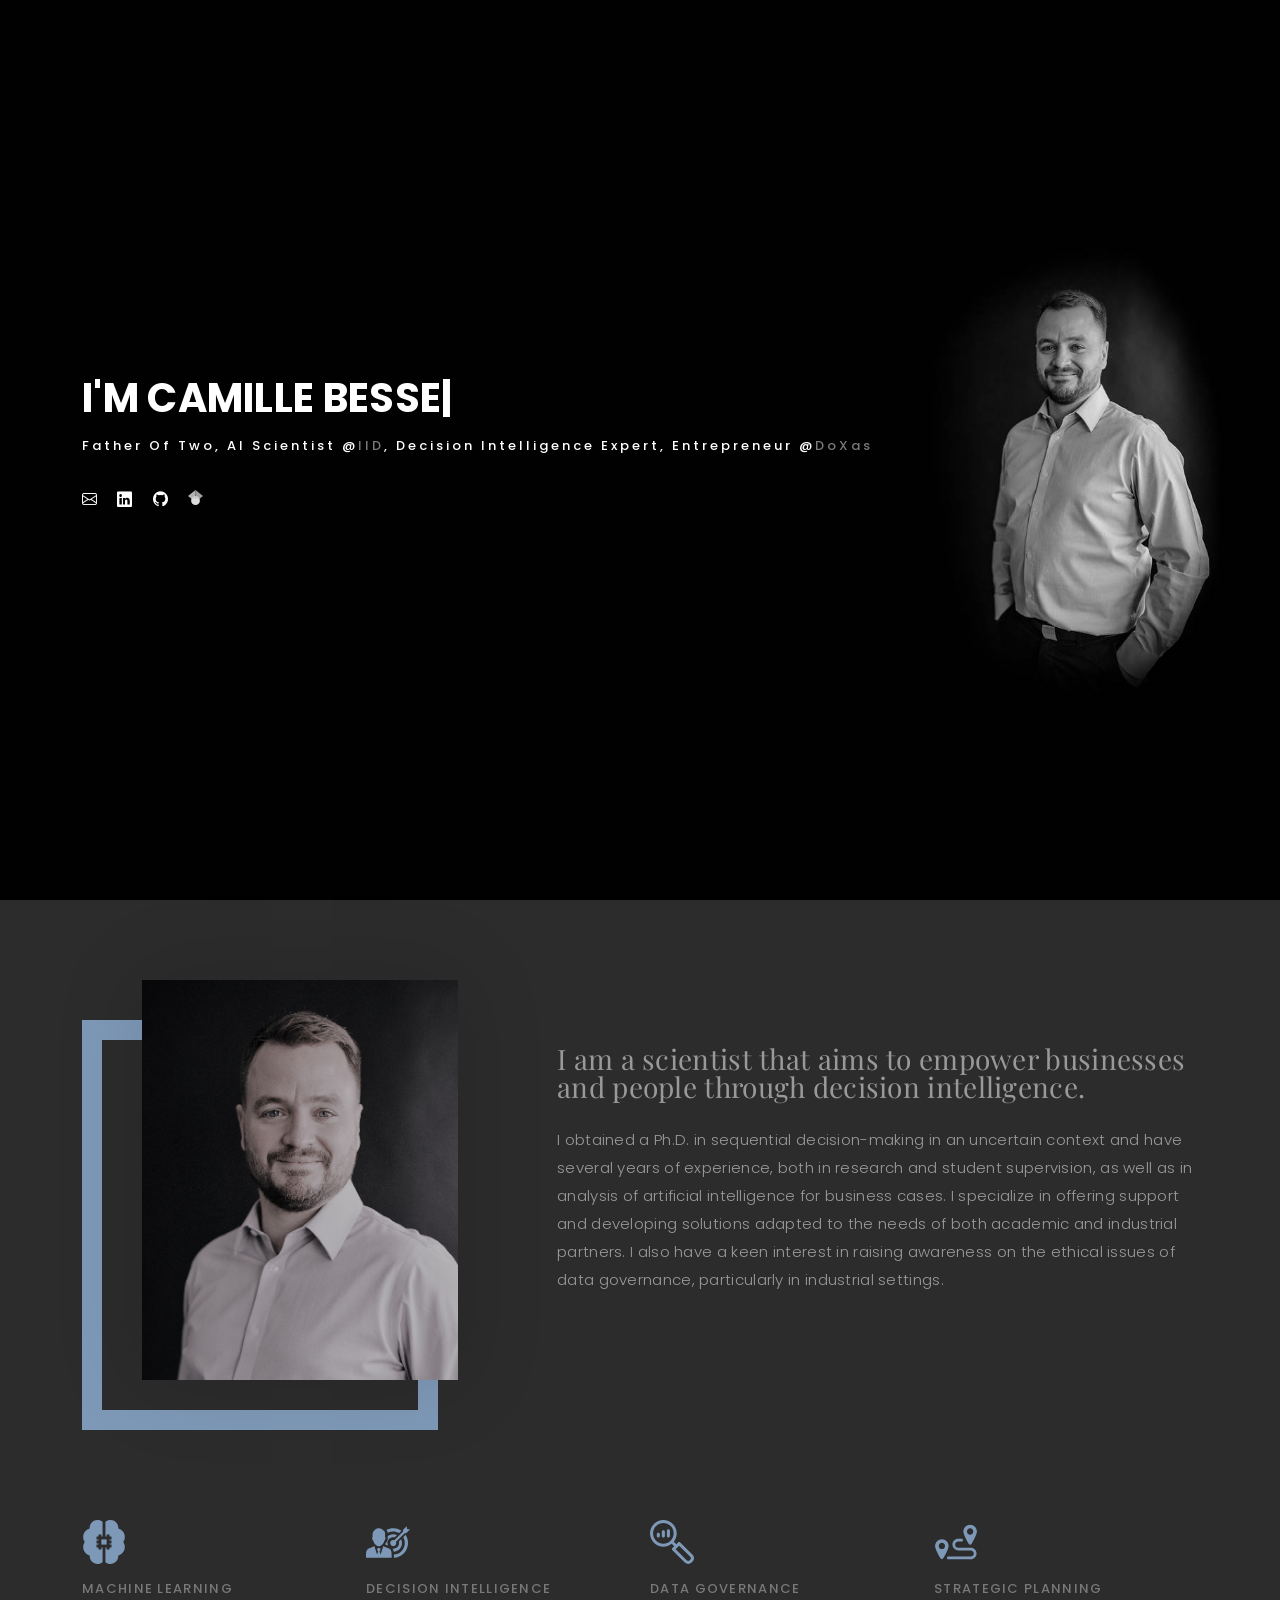
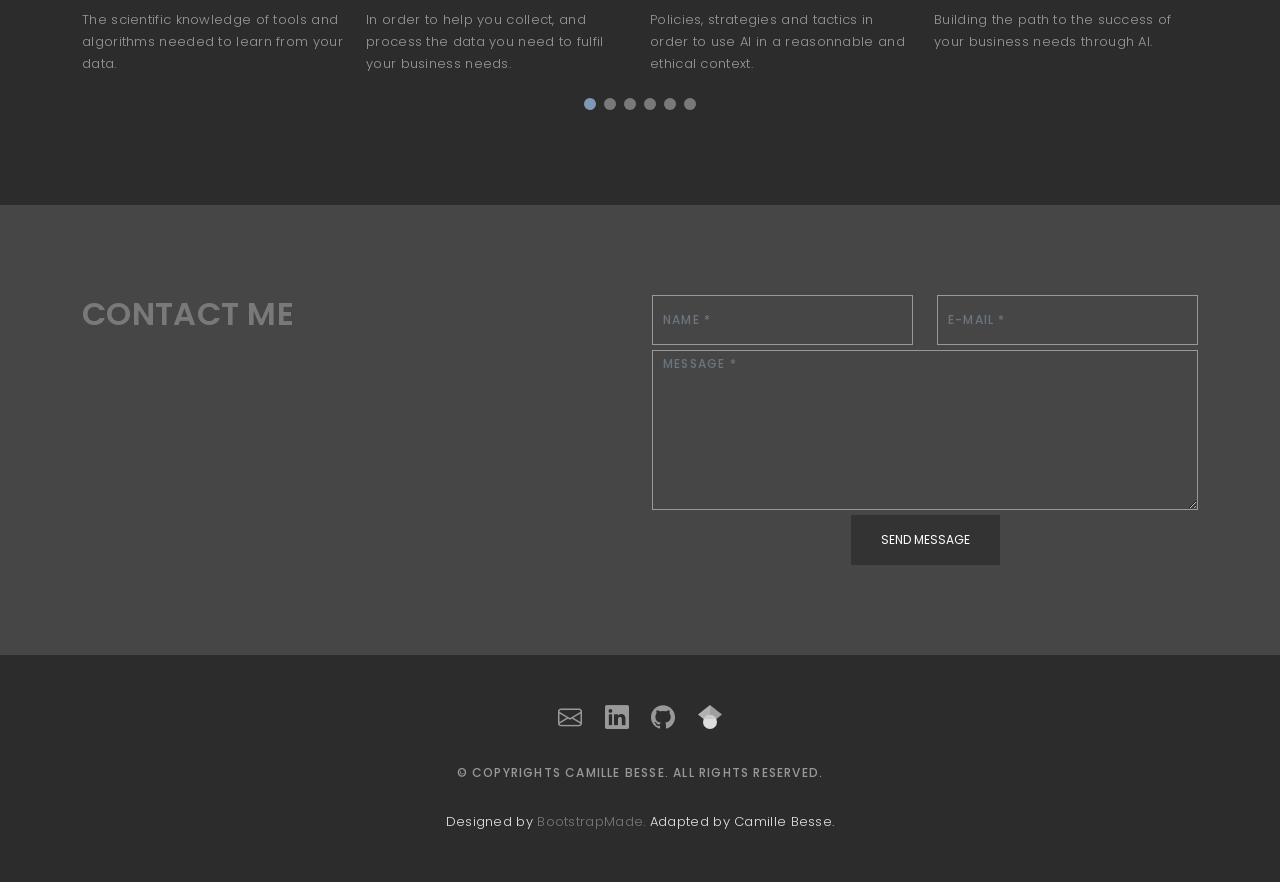
==== commit f5a1f9bf: "missing char in href ...duh !" ====
--- a/index.html
+++ b/index.html
@@ -79,7 +79,7 @@
     <div class="container">
       <div class="hero-content">
         <h1>I'm <span class="typed" data-typed-items="Camille Besse, Father of two, AI Scientist @ IID, Entrepreneur @ DoXas"></span></h1>
-        <p>Father of two, AI Scientist @<a href="https://iid.ulaval.ca">IID</a>, Decision Intelligence Expert, Entrepreneur @<a hrf="https://doxas.net">DoXas</a>
+        <p>Father of two, AI Scientist @<a href="https://iid.ulaval.ca">IID</a>, Decision Intelligence Expert, Entrepreneur @<a href="https://doxas.net">DoXas</a>
 
 
         <ul class="list-unstyled list-social">
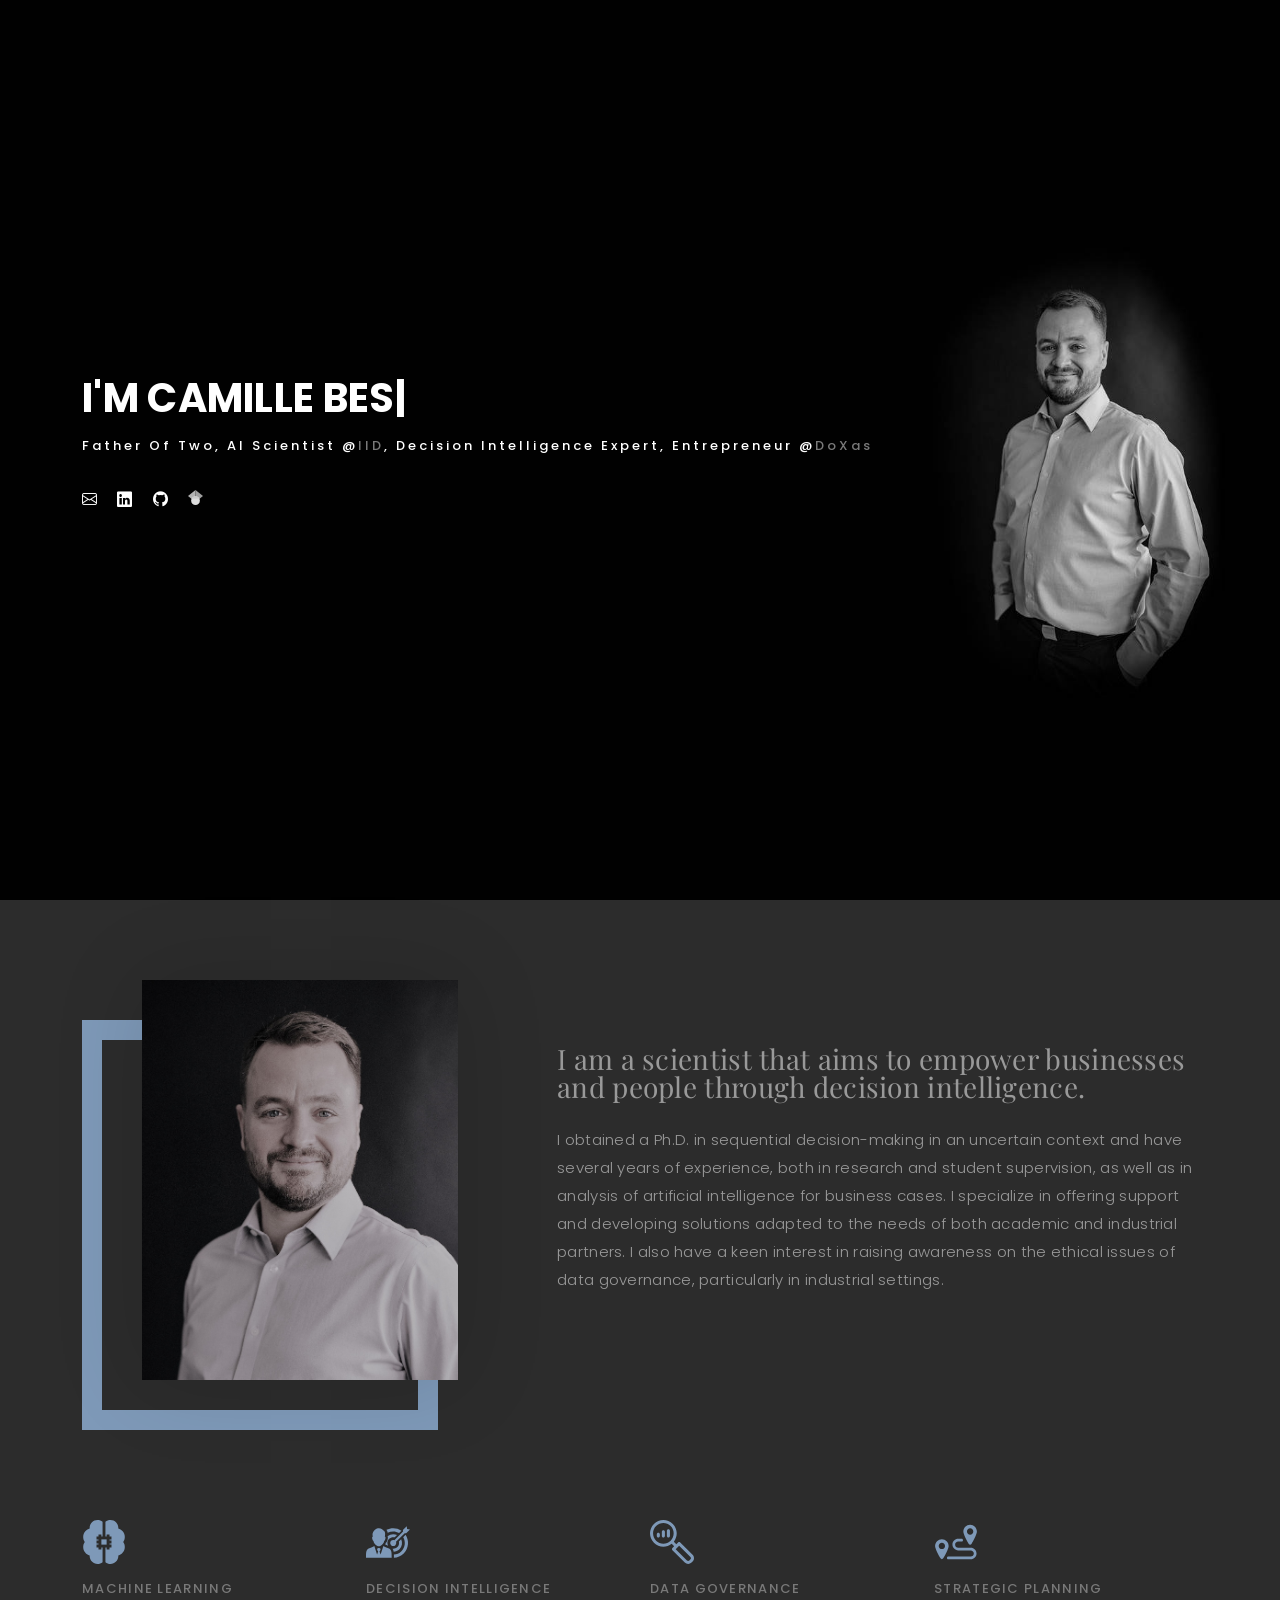
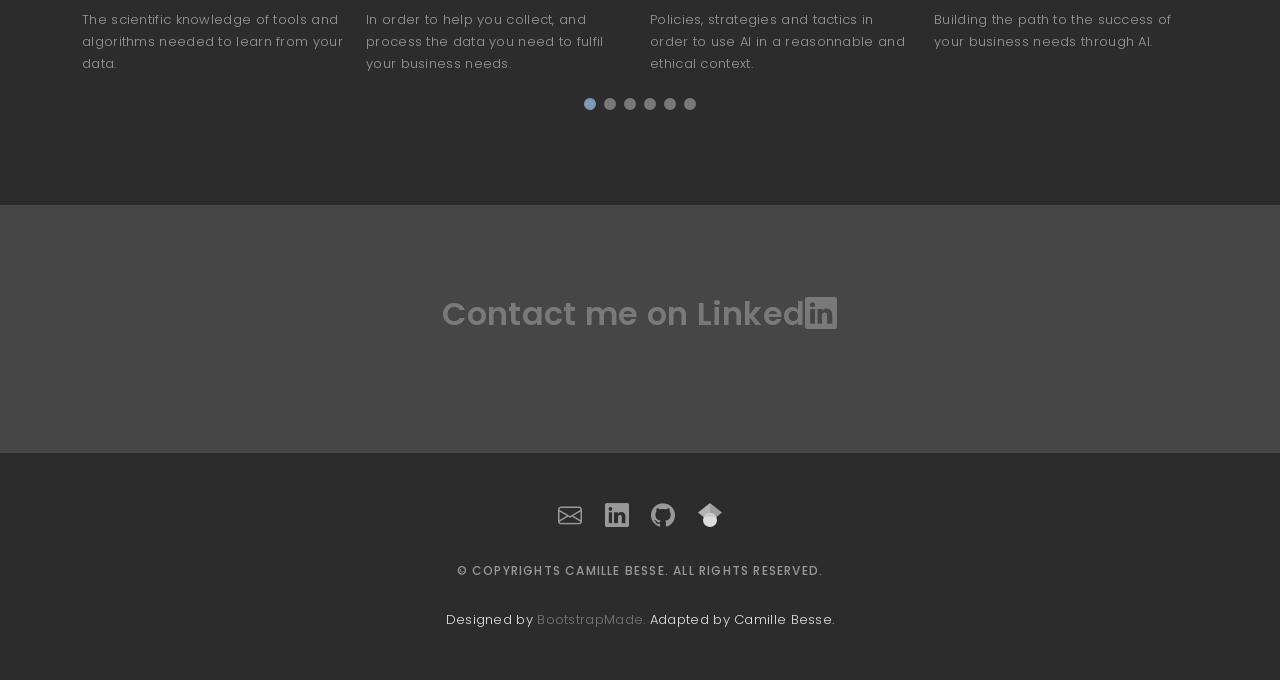
==== commit fe816277: "Remove form + contact In" ====
--- a/index.html
+++ b/index.html
@@ -204,59 +204,15 @@
       <div class="container">
         <div class="contact-block1">
           <div class="row">
-
-            <div class="col-lg-6">
               <div class="contact-contact">
 
-                <h2 class="mb-30">CONTACT ME</h2>
-
-              </div>
-            </div>
-
-            <div class="col-lg-6">
-              <form id="contactForm" class="needs-validation" name="sentMessage" novalidate="novalidate" action="https://formspree.io/xjvjyjgg" method="POST">
-                
-                <div class="row gy-3">
-                  <div class="col-lg-6">
-                    <div class="form-group">
-                      <input class="form-control" id="name" name="name" type="text" placeholder="Name *" required="required">
-                      <p class="alert alert-danger help-block text-danger invalid-feedback">Please write your name.</p>
-                    </div>
-                  </div>
-                  <div class="col-lg-6">
-                    <div class="form-group">
-                      <input class="form-control" id="email" name="_replyto" type="email" placeholder="e-mail *" required="required">
-                      <p class="alert alert-danger help-block text-danger invalid-feedback">Please right an e-mail.</p>
-                    </div>
-                  </div>
-                </div>
-                
-                <div class="row">
-                  <div class="col-lg-12">
-                    <div class="form-group">
-                      <textarea class="form-control" id="message" name="message" placeholder="message *" required="required"></textarea>
-                      <p class="alert alert-danger help-block text-danger invalid-feedback">Please write a message.</p>
-                    </div>
-                  </div>
-                </div>
-
-                <div class="col-lg-12 text-center">
-                  <div id="success">
-                    <div class="alert alert-success d-none">
-                      <button type="button" class="close" data-dismiss="alert" aria-hidden="true">×</button>
-                      <strong>Your message have been sent. Thank you !</strong>
-                    </div>
-                    <div class="alert alert-danger d-none">
-                      <button type="button" class="close" data-dismiss="alert" aria-hidden="true">×</button>
-                      <strong>Sorry, no response from the server at this time. Please try again a bit later, or write directly to the e-mail below.</strong>
-                    </div>
-                  </div>
-                </div>
-                  
-                <div class ="mt-0 text-center">
-                    <button class="btn btn-default btn-send" id="sendMessageButton" type="submit">Send message</button>
-                </div>
-              </form>
+                <h2 class="mb-30 text-center">Contact me on 
+                  <a href="https://www.linkedin.com/signup/public-profile-join?vieweeVanityName=camillebesse&trk=public_profile-settings_top-card-primary-button-join-to-follow">
+                    Linked<i class="bi bi-linkedin"></i>
+                  </a>
+                </h2>
+
+              </div>
             </div>
           </div>
         </div>
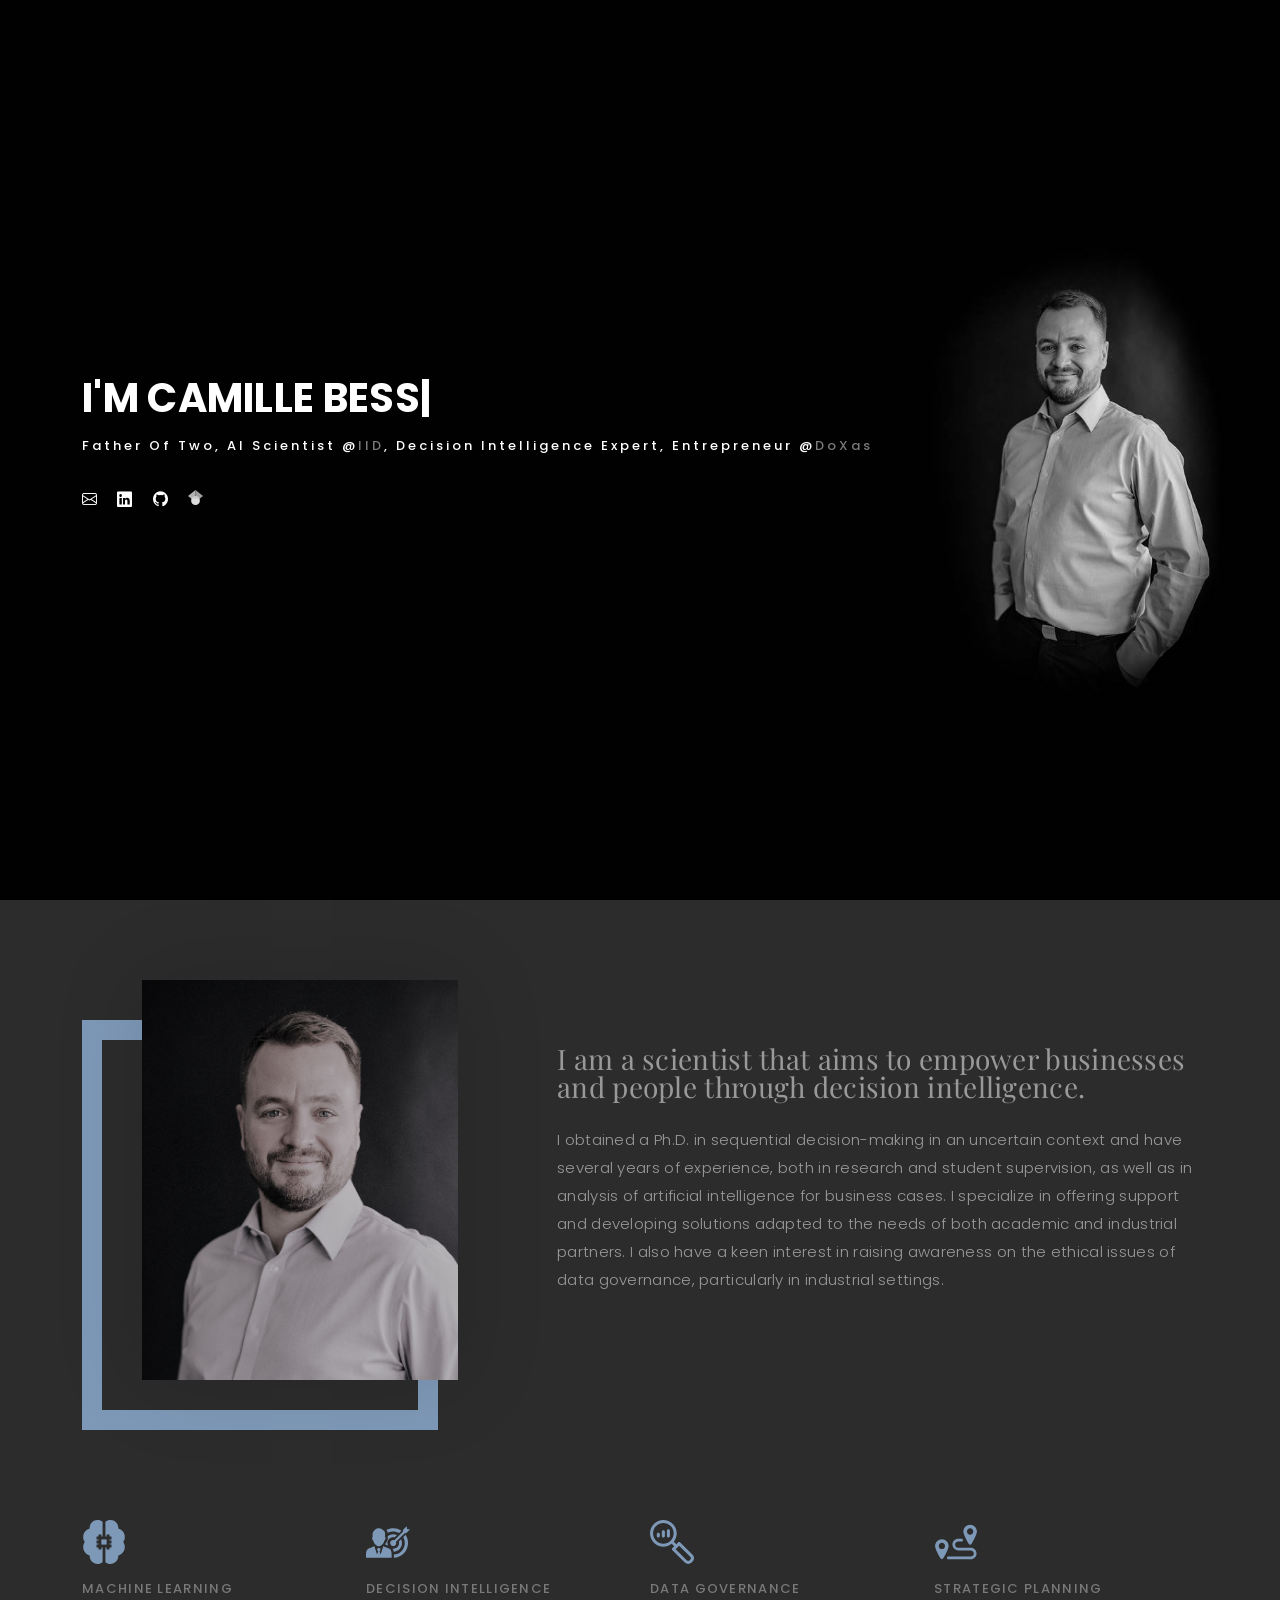
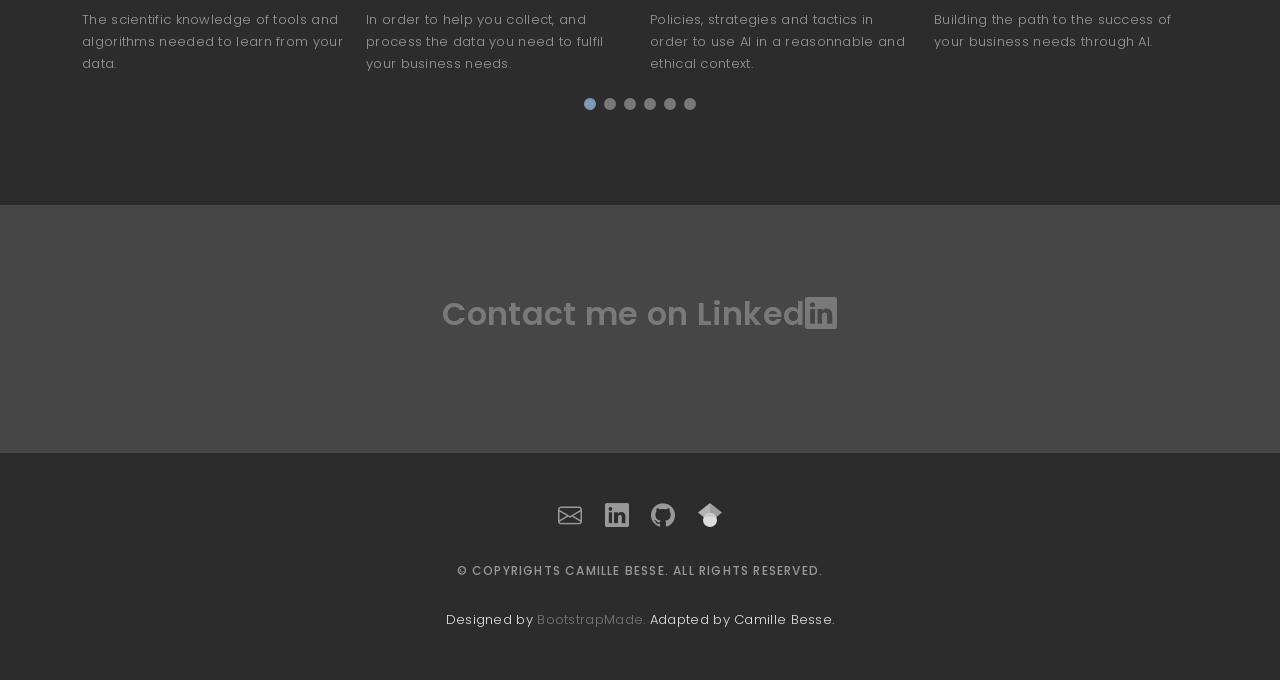
==== commit e72ed33e: "Change of job" ====
--- a/index.html
+++ b/index.html
@@ -7,8 +7,8 @@
 
   <link rel="icon" type="image/png" href="assets/img/bluestar.png" />
   <title>Camille Besse</title>
-  <meta name="description" content="Camille Besse is a PhD in artifical intelligence, a research professional at Laval University - Institute of Intelligence and Data and a programming teacher from Quebec City." />
-  <meta content="AI data scientist decision intelligence artificial Laval university PhD business problems smartyfai governance ethics" name="keywords">
+  <meta name="description" content="Camille Besse is a PhD in artifical intelligence, a digital transformation and business architecture counsellor at CHU de Quebec, an ex-research professional at Laval University - Institute of Intelligence and Data and an ex programming teacher from Quebec City." />
+  <meta content="AI data scientist decision intelligence artificial CHU healthcare digital transformation Laval university PhD business problems governance ethics" name="keywords">
 
   <!-- Favicons -->
   <link href="assets/img/favicon.png" rel="icon">
@@ -204,15 +204,12 @@
       <div class="container">
         <div class="contact-block1">
           <div class="row">
-              <div class="contact-contact">
-
-                <h2 class="mb-30 text-center">Contact me on 
-                  <a href="https://www.linkedin.com/signup/public-profile-join?vieweeVanityName=camillebesse&trk=public_profile-settings_top-card-primary-button-join-to-follow">
-                    Linked<i class="bi bi-linkedin"></i>
-                  </a>
-                </h2>
-
-              </div>
+            <div class="contact-contact">
+              <h2 class="mb-30 text-center">Contact me on 
+                <a href="https://www.linkedin.com/signup/public-profile-join?vieweeVanityName=camillebesse&trk=public_profile-settings_top-card-primary-button-join-to-follow">
+                  Linked<i class="bi bi-linkedin"></i>
+                </a>
+              </h2>
             </div>
           </div>
         </div>
@@ -281,4 +278,4 @@
 
 </body>
 
-</html>+</html>
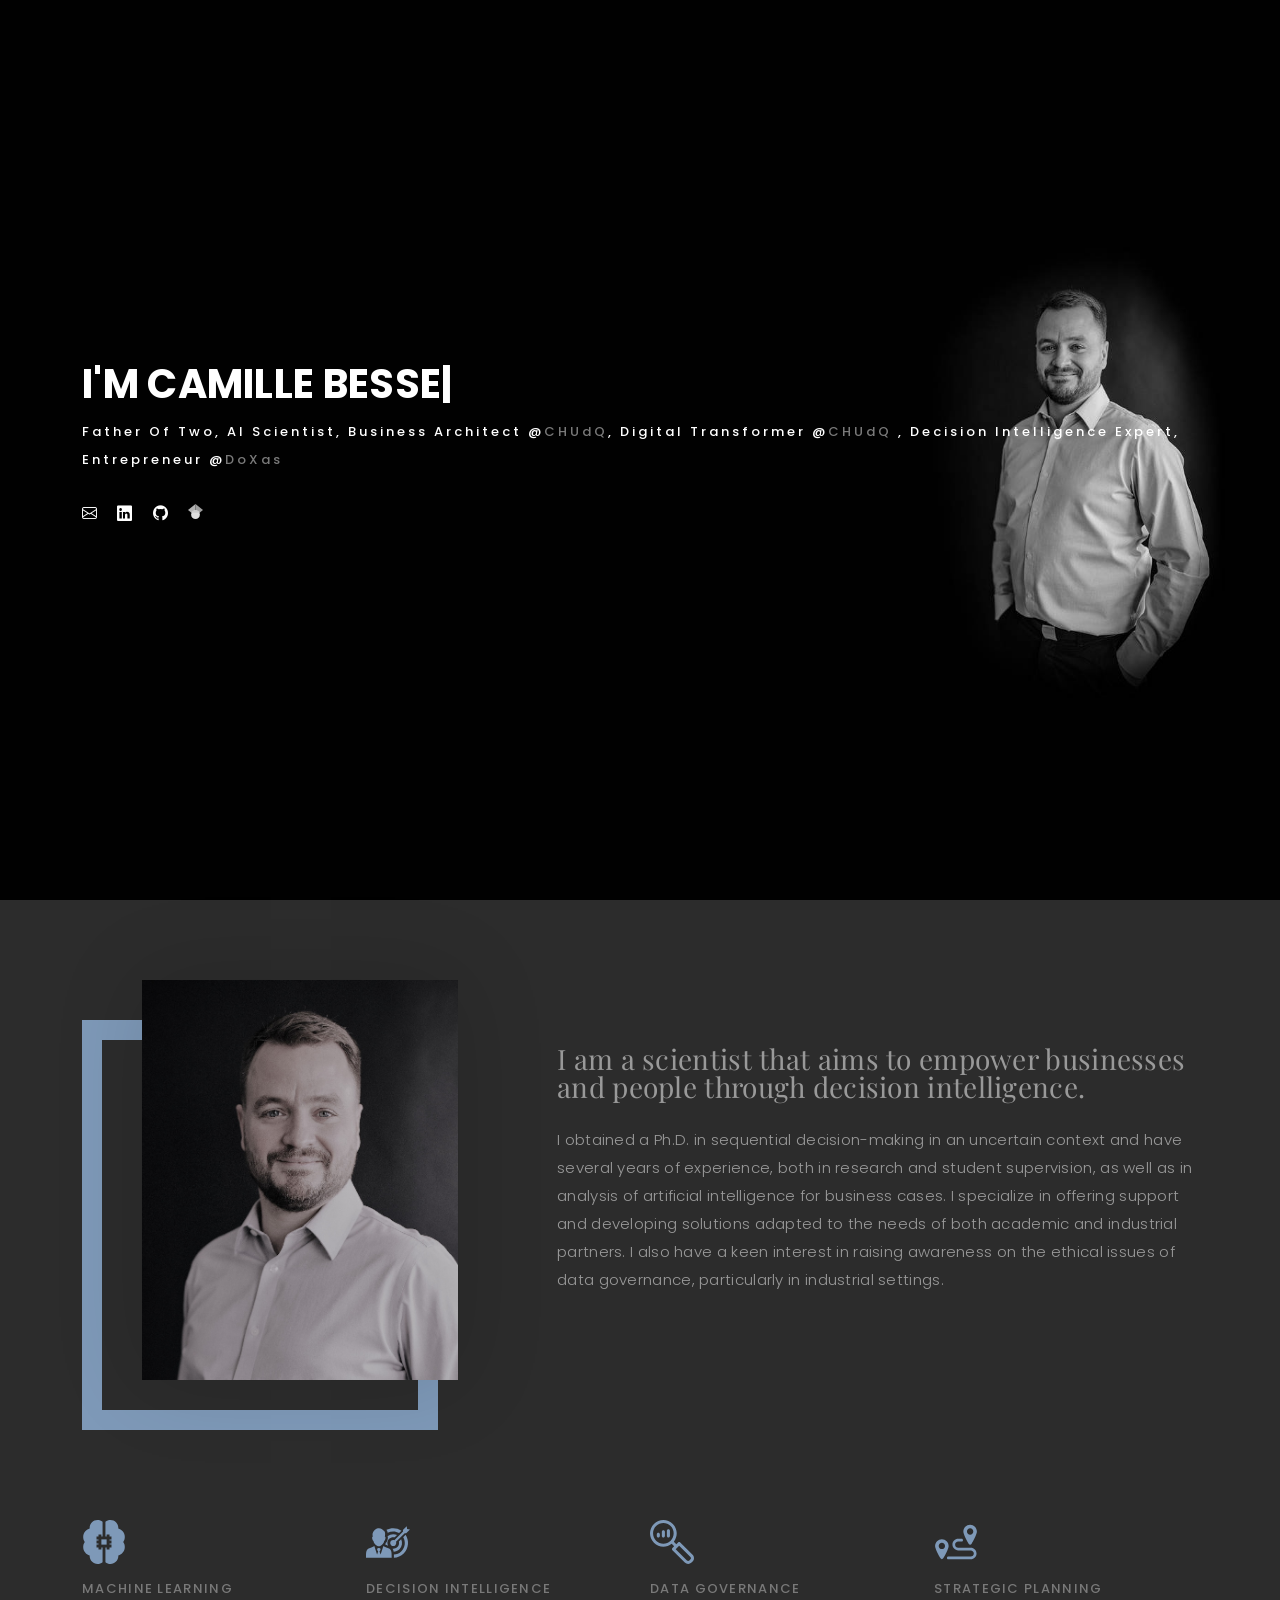
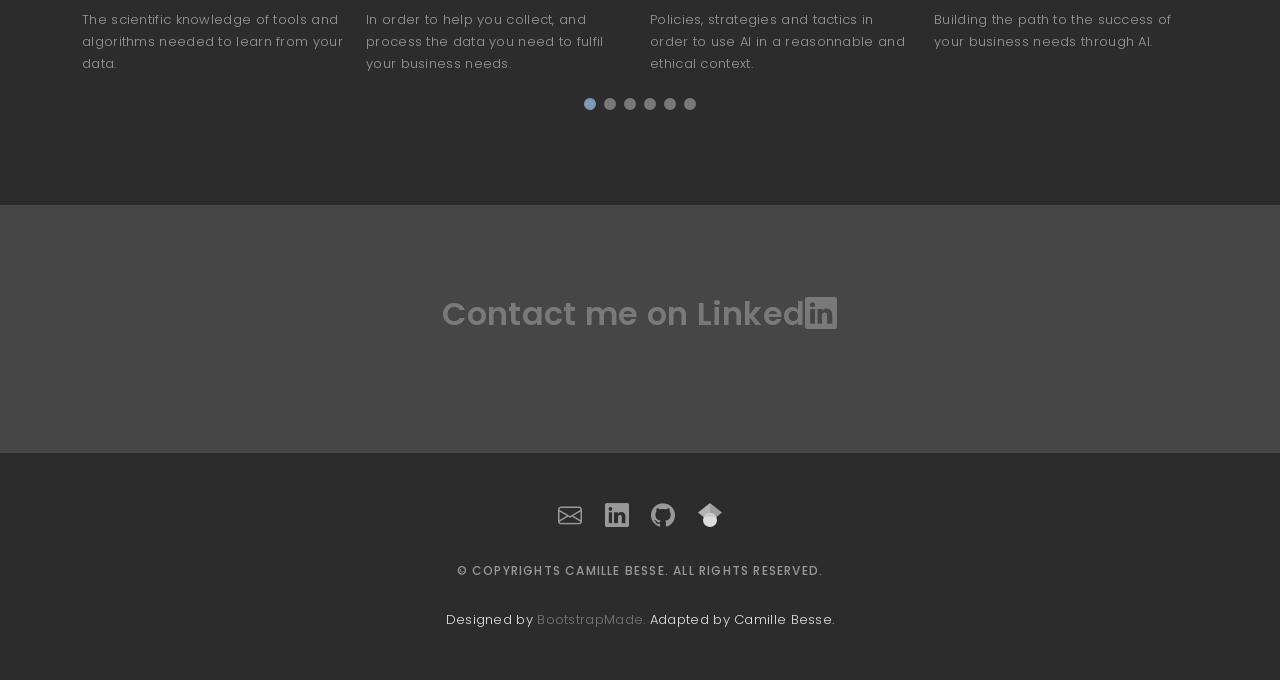
==== commit 1ab0f65f: "MaJ boulot" ====
--- a/index.html
+++ b/index.html
@@ -7,7 +7,7 @@
 
   <link rel="icon" type="image/png" href="assets/img/bluestar.png" />
   <title>Camille Besse</title>
-  <meta name="description" content="Camille Besse is a PhD in artifical intelligence, a digital transformation and business architecture counsellor at CHU de Quebec, an ex-research professional at Laval University - Institute of Intelligence and Data and an ex programming teacher from Quebec City." />
+  <meta name="description" content="Camille Besse is a PhD in artifical intelligence, a digital transformation and business architecture counselor at CHU de Quebec, an ex-research professional at Laval University - Institute of Intelligence and Data and an ex programming teacher from Quebec City." />
   <meta content="AI data scientist decision intelligence artificial CHU healthcare digital transformation Laval university PhD business problems governance ethics" name="keywords">
 
   <!-- Favicons -->
@@ -78,9 +78,8 @@
 
     <div class="container">
       <div class="hero-content">
-        <h1>I'm <span class="typed" data-typed-items="Camille Besse, Father of two, AI Scientist @ IID, Entrepreneur @ DoXas"></span></h1>
-        <p>Father of two, AI Scientist @<a href="https://iid.ulaval.ca">IID</a>, Decision Intelligence Expert, Entrepreneur @<a href="https://doxas.net">DoXas</a>
-
+        <h1>I'm <span class="typed" data-typed-items="Camille Besse, Father of two, AI Scientist, Business Architect @ CHUdQ, Digital Transformer @ CHUdQ, Entrepreneur @ DoXas"></span></h1>
+        <p>Father of two, AI Scientist, Business Architect @<a href="https://chudequebec.ca">CHUdQ</a>, Digital Transformer @<a href="https://chudequebec.ca">CHUdQ</a> , Decision Intelligence Expert, Entrepreneur @<a href="https://doxas.net">DoXas</a>
 
         <ul class="list-unstyled list-social">
           <li >
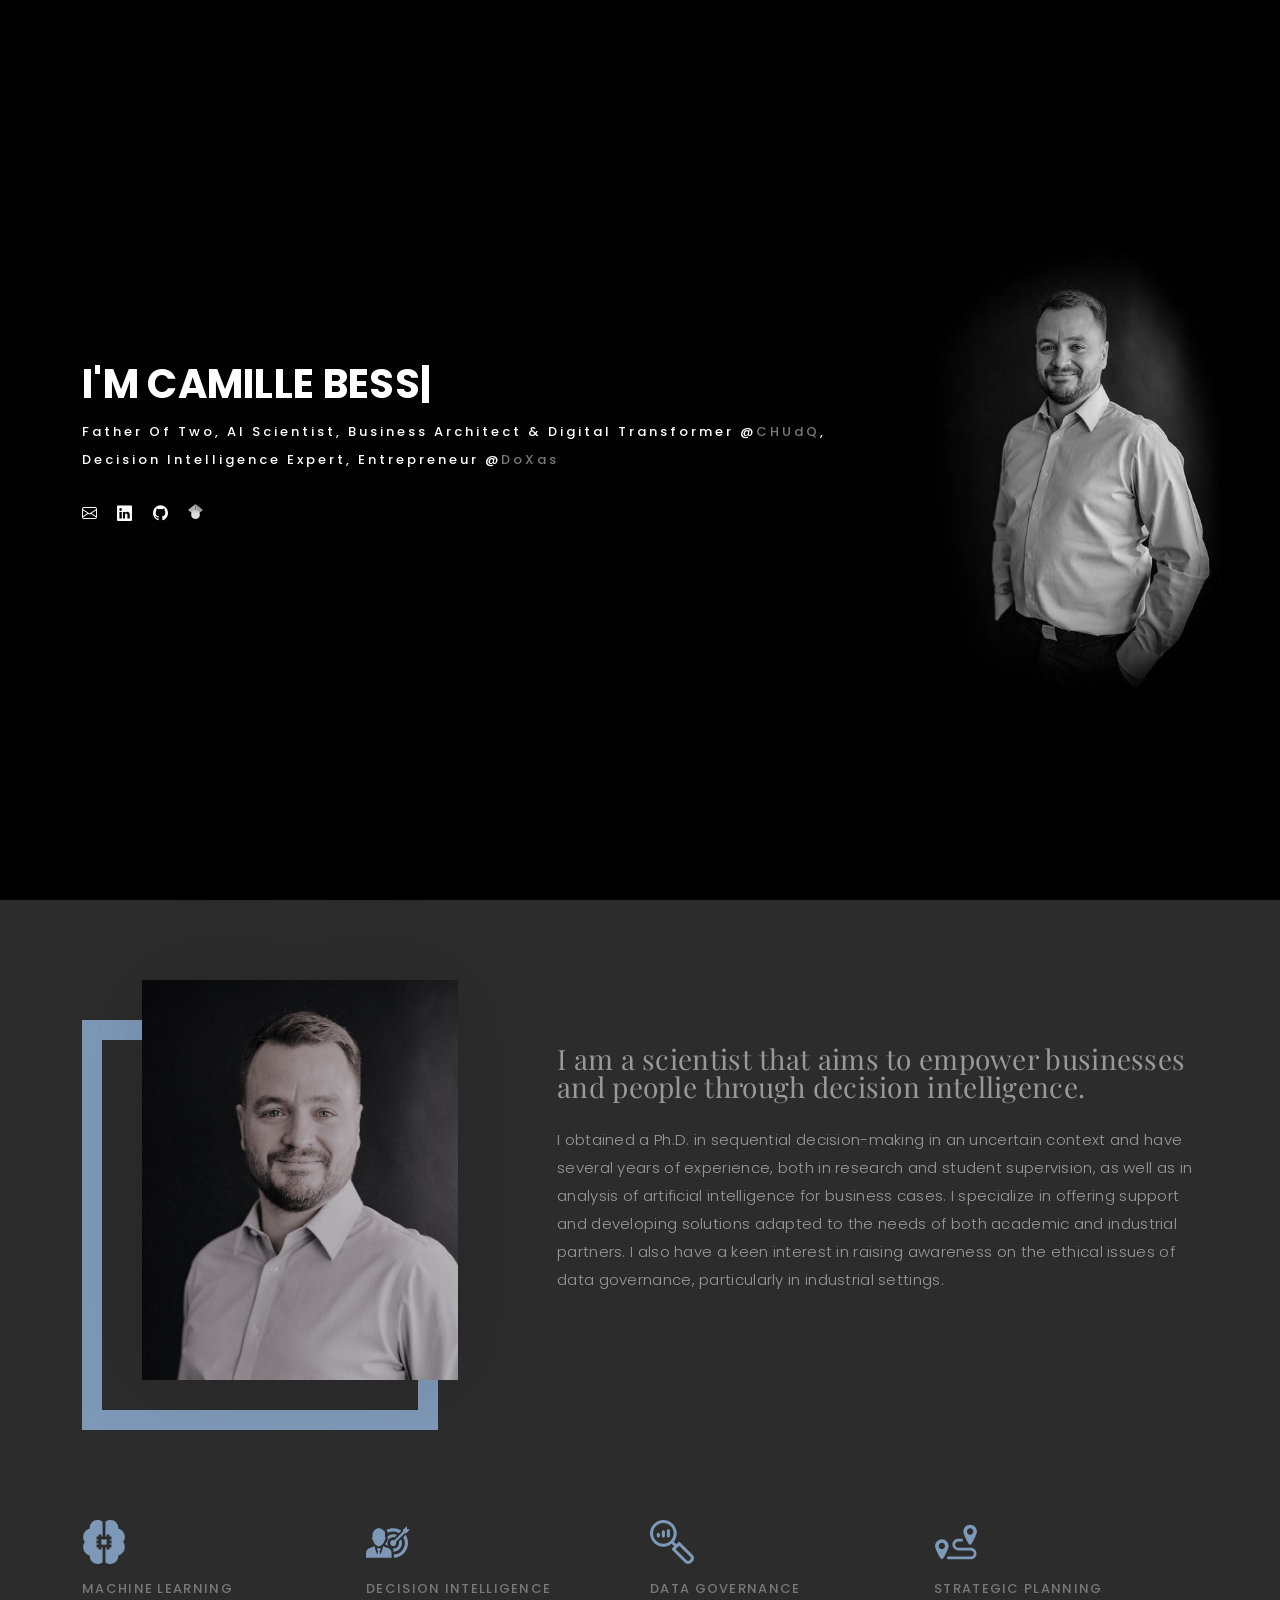
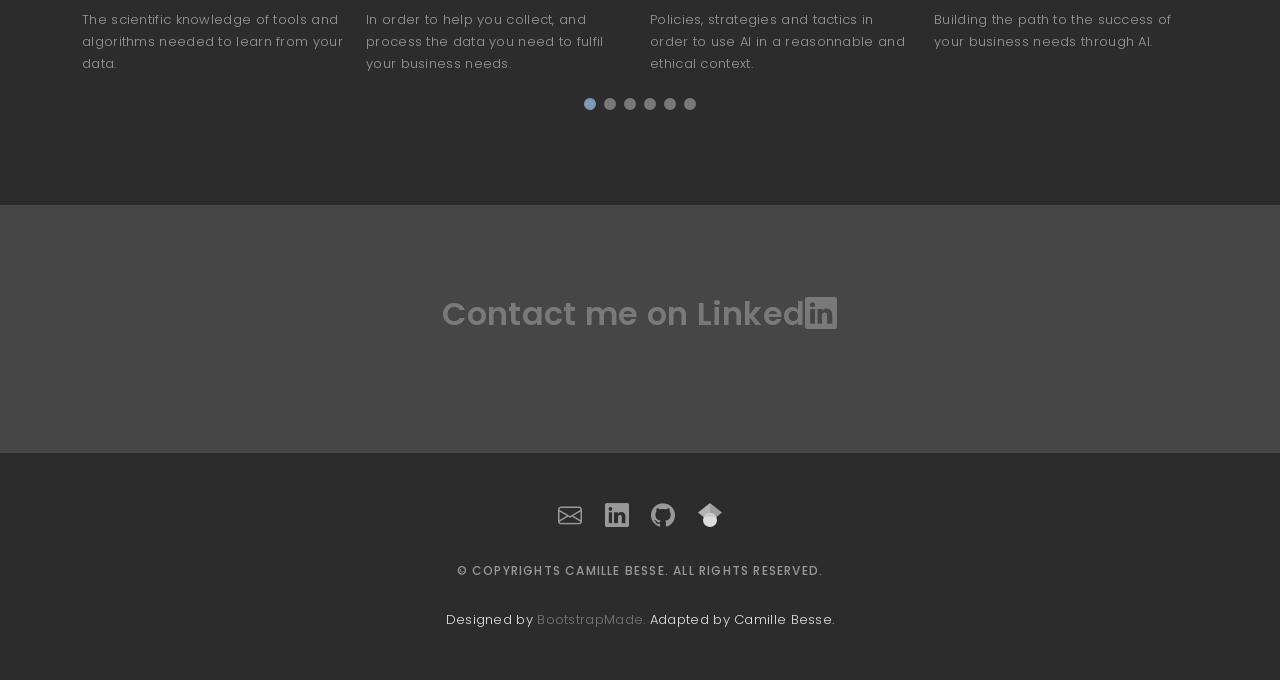
==== commit fcf80451: "MaJ Boulot (typos)" ====
--- a/index.html
+++ b/index.html
@@ -7,8 +7,8 @@
 
   <link rel="icon" type="image/png" href="assets/img/bluestar.png" />
   <title>Camille Besse</title>
-  <meta name="description" content="Camille Besse is a PhD in artifical intelligence, a digital transformation and business architecture counselor at CHU de Quebec, an ex-research professional at Laval University - Institute of Intelligence and Data and an ex programming teacher from Quebec City." />
-  <meta content="AI data scientist decision intelligence artificial CHU healthcare digital transformation Laval university PhD business problems governance ethics" name="keywords">
+  <meta name="description" content="Camille Besse is a PhD in artifical intelligence, a digital transformer and business architect at CHU de Quebec, an ex-research professional at Laval University - Institute of Intelligence and Data and an ex programming teacher from Quebec City." />
+  <meta content="AI data scientist decision intelligence artificial CHU quebec healthcare digital transformation Laval university PhD business problems governance ethics" name="keywords">
 
   <!-- Favicons -->
   <link href="assets/img/favicon.png" rel="icon">
@@ -78,8 +78,8 @@
 
     <div class="container">
       <div class="hero-content">
-        <h1>I'm <span class="typed" data-typed-items="Camille Besse, Father of two, AI Scientist, Business Architect @ CHUdQ, Digital Transformer @ CHUdQ, Entrepreneur @ DoXas"></span></h1>
-        <p>Father of two, AI Scientist, Business Architect @<a href="https://chudequebec.ca">CHUdQ</a>, Digital Transformer @<a href="https://chudequebec.ca">CHUdQ</a> , Decision Intelligence Expert, Entrepreneur @<a href="https://doxas.net">DoXas</a>
+        <h1>I'm <span class="typed" data-typed-items="Camille Besse, Father of two, AI Scientist, Business Architect @ CHUQ, Digital Transformer @ CHUQ, Entrepreneur @ DoXas"></span></h1>
+        <p>Father of two, AI Scientist, Business Architect &amp; Digital Transformer @<a href="https://chudequebec.ca">CHUdQ</a>, <br> Decision Intelligence Expert, Entrepreneur @<a href="https://doxas.net">DoXas</a></p>
 
         <ul class="list-unstyled list-social">
           <li >
